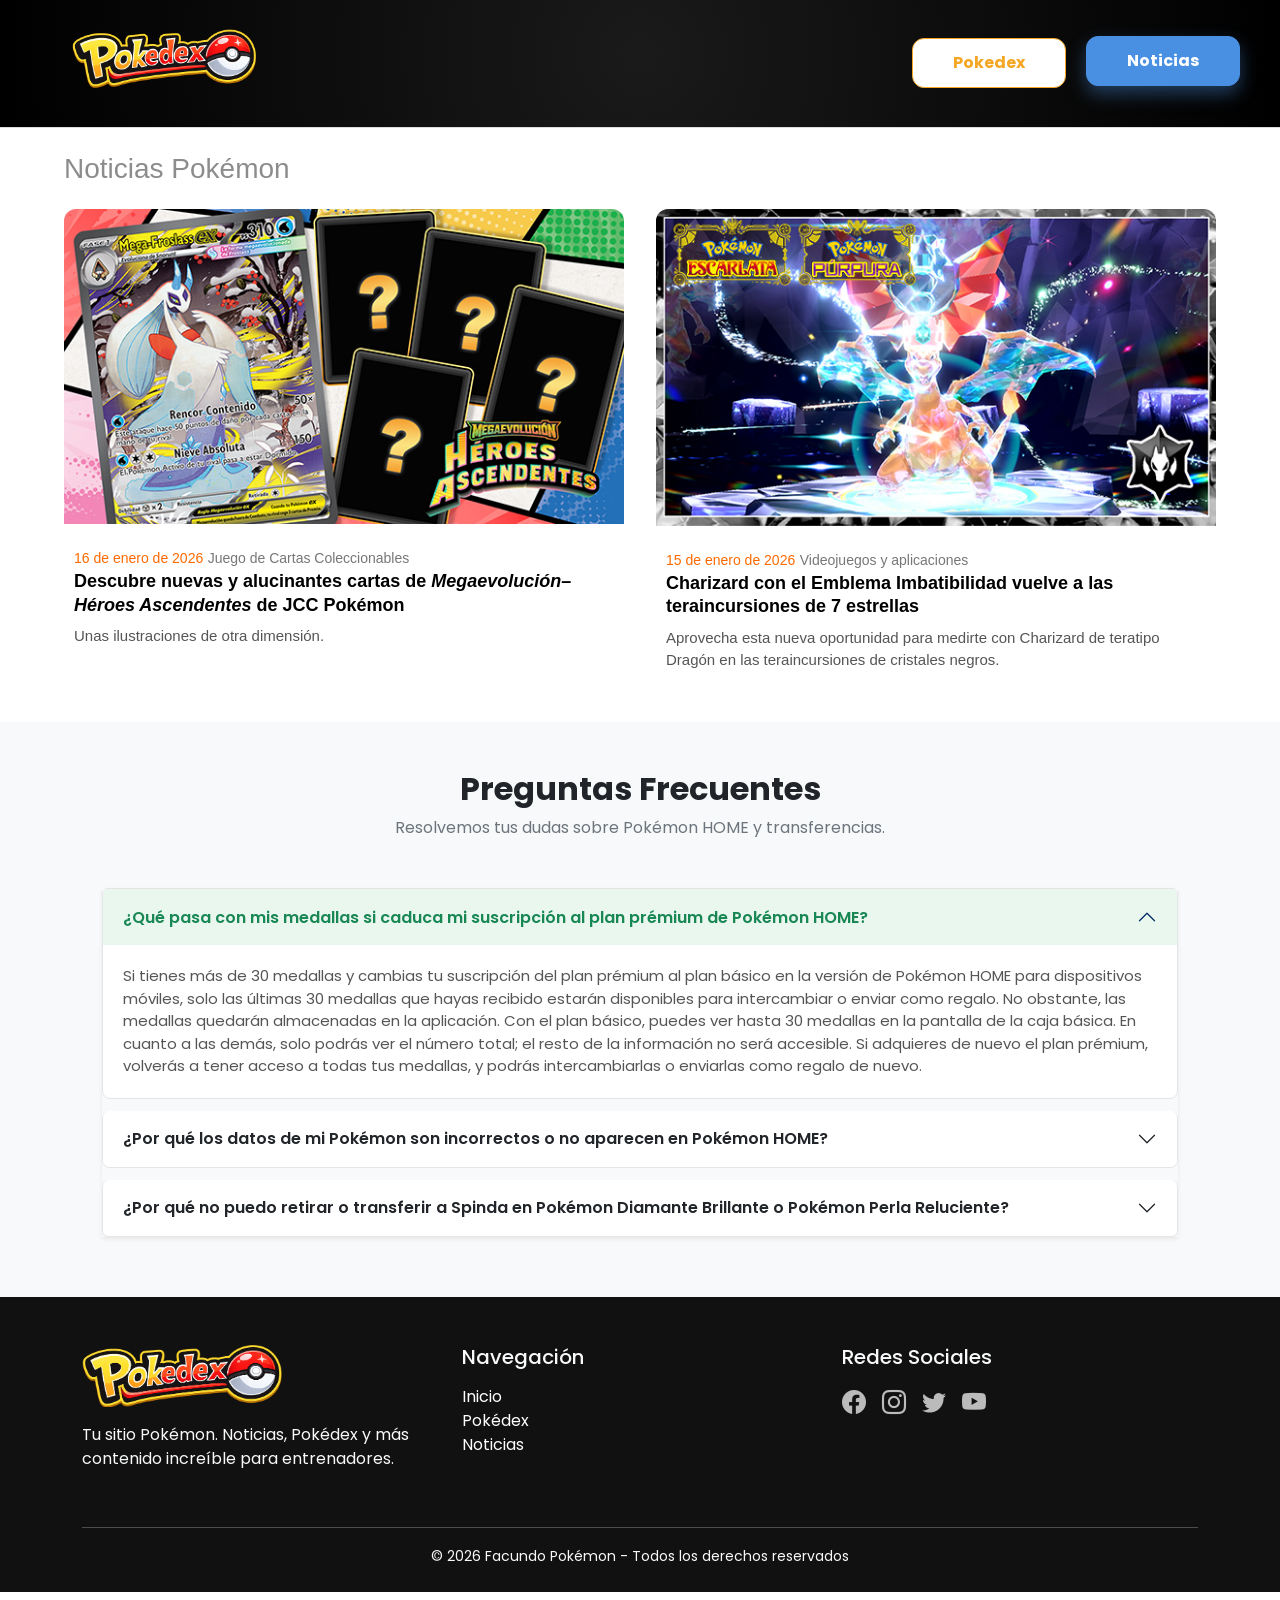
==== pages/noticias.html @ 428e68fc "Primer subida de proyecto" ====
<!DOCTYPE html>
<html lang="en">

<head>
  <meta charset="UTF-8">
  <meta name="viewport" content="width=device-width, initial-scale=1.0">
  <link href="https://fonts.googleapis.com/css2?family=Poppins:wght@400;500;600;700&display=swap" rel="stylesheet">
  <link href="https://cdn.jsdelivr.net/npm/bootstrap@5.3.8/dist/css/bootstrap.min.css" rel="stylesheet"
    integrity="sha384-sRIl4kxILFvY47J16cr9ZwB07vP4J8+LH7qKQnuqkuIAvNWLzeN8tE5YBujZqJLB" crossorigin="anonymous">
  <link rel="stylesheet" href="https://cdn.jsdelivr.net/npm/bootstrap-icons@1.11.3/font/bootstrap-icons.css">
  <link rel="stylesheet" href="../css/style.css">
  <title>Noticias</title>
</head>

<body>
  <header class="header-2">
    <div class="header-container-2">
      <a href="../index.html">
        <div class="logo-2">
          <img class="logo-img-2" src="../img/logo.png" alt="Logo">
        </div>
      </a>
      <nav class="nav-2">
        <a href="../pages/pokedex.html" class="nav-item-2 yellow-2 ">Pokedex</a>
        <a href="../pages/noticias.html" class="nav-item-2 blue-2 active">Noticias</a>
      </nav>

    </div>
  </header>

  <section class="noticias">
    <h2 class="titulo-noticias">Noticias Pokémon</h2>

    <div class="grid-noticias">

      <article class="card-noticias">
        <img src="../img/noticia1.png" alt="PrimeraNoticia" class="imagen-noticias" />
        <div class="textos-noticias">
          <span class="fecha-noticias">16 de enero de 2026</span>
          <span class="categoria-noticias">Juego de Cartas Coleccionables</span>

          <h3 class="titulo-card-noticias">
            Descubre nuevas y alucinantes cartas de <em>Megaevolución–Héroes Ascendentes</em> de JCC Pokémon
          </h3>

          <p class="descripcion-noticias">
            Unas ilustraciones de otra dimensión.
          </p>
        </div>
      </article>

      <article class="card-noticias">

        <img src="../img/noticia2.png" alt="SegundaNoticia" class="imagen-noticias" />
        <div class="textos-noticias">
          <span class="fecha-noticias">15 de enero de 2026</span>
          <span class="categoria-noticias">Videojuegos y aplicaciones</span>

          <h3 class="titulo-card-noticias">
            Charizard con el Emblema Imbatibilidad vuelve a las teraincursiones de 7 estrellas
          </h3>

          <p class="descripcion-noticias">
            Aprovecha esta nueva oportunidad para medirte con Charizard de teratipo Dragón en las teraincursiones de
            cristales negros.
          </p>
        </div>
      </article>
    </div>
  </section>

  <section class="PreguntasFreceuntes py-5">
    <div class="container faq-container">

      <div class="text-center mb-5">
        <h2 class="faq-title">Preguntas Frecuentes</h2>
        <p class="faq-subtitle">Resolvemos tus dudas sobre Pokémon HOME y transferencias.</p>
      </div>

      <div class="accordion shadow-sm" id="accordionExample">

        <!-- pregunta 1-->
        <div class="accordion-item">
          <h2 class="accordion-header">
            <button class="accordion-button" type="button" data-bs-toggle="collapse" data-bs-target="#collapseOne"
              aria-expanded="true">
              ¿Qué pasa con mis medallas si caduca mi suscripción al plan prémium de Pokémon HOME?
            </button>
          </h2>
          <div id="collapseOne" class="accordion-collapse collapse show" data-bs-parent="#accordionExample">
            <div class="accordion-body">
              Si tienes más de 30 medallas y cambias tu suscripción del plan prémium al plan básico en la versión de
              Pokémon HOME para dispositivos móviles, solo las últimas 30 medallas que hayas recibido estarán
              disponibles para intercambiar o enviar como regalo. No obstante, las medallas quedarán almacenadas en la
              aplicación.

              Con el plan básico, puedes ver hasta 30 medallas en la pantalla de la caja básica. En cuanto a las demás,
              solo podrás ver el número total; el resto de la información no será accesible. Si adquieres de nuevo el
              plan prémium, volverás a tener acceso a todas tus medallas, y podrás intercambiarlas o enviarlas como
              regalo de nuevo.
            </div>
          </div>
        </div>

        <!-- pregunta 2 -->
        <div class="accordion-item">
          <h2 class="accordion-header">
            <button class="accordion-button collapsed" type="button" data-bs-toggle="collapse"
              data-bs-target="#collapseTwo">
              ¿Por qué los datos de mi Pokémon son incorrectos o no aparecen en Pokémon HOME?
            </button>
          </h2>
          <div id="collapseTwo" class="accordion-collapse collapse" data-bs-parent="#accordionExample">
            <div class="accordion-body">
              Puede que, en alguna ocasión, cuando revises los datos de un Pokémon en Pokémon HOME, el tipo de Poké Ball sea distinto del que usaste para atraparlo en su momento. También puede que la función Juez no funcione como cabría esperar o que ciertos datos sobre tu Pokémon, como sus características, movimientos o habilidades, sean diferentes, no se muestren correctamente o no aparezcan. A continuación, encontrarás más detalles al respecto.
            </div>
          </div>
        </div>

        <!-- pregunta 3 -->
        <div class="accordion-item">
          <h2 class="accordion-header">
            <button class="accordion-button collapsed" type="button" data-bs-toggle="collapse"
              data-bs-target="#collapseThree">
              ¿Por qué no puedo retirar o transferir a Spinda en Pokémon Diamante Brillante o Pokémon Perla Reluciente?
            </button>
          </h2>
          <div id="collapseThree" class="accordion-collapse collapse" data-bs-parent="#accordionExample">
            <div class="accordion-body">
              Por desgracia, no es posible transferir a Pokémon HOME un Spinda capturado en Pokémon Diamante Brillante o Pokémon Perla Reluciente. Tampoco puedes transferir un Spinda de Pokémon HOME a Pokémon Diamante Brillante o Pokémon Perla Reluciente si originalmente este se transfirió desde el Banco de Pokémon.
            </div>
          </div>
        </div>

      </div>
    </div>
  </section>


  <footer class="footer-custom text-light pt-5 pb-4">
    <div class="container">
      <div class="row">

        <!-- Logo + Info -->
        <div class="col-md-4 mb-4">
          <img src="../img/logo-footer.png" alt="LogoFooter" width="200" class="mb-3">
          <p>
            Tu sitio Pokémon. Noticias, Pokédex y más contenido increíble
            para entrenadores.
          </p>
        </div>

        <!-- Navegación -->
        <div class="col-md-4 mb-4">
          <h5 class="mb-3">Navegación</h5>
          <ul class="list-unstyled">
            <li><a href="../index.html" class="footer-link">Inicio</a></li>
            <li><a href="../pages/pokedex.html" class="footer-link">Pokédex</a></li>
            <li><a href="../pages/noticias.html" class="footer-link">Noticias</a></li>
          </ul>
        </div>

        <!-- Redes Sociales -->
        <div class="col-md-4 mb-4">
          <h5 class="mb-3">Redes Sociales</h5>
          <div class="d-flex gap-3">
            <a href="https://www.facebook.com/PokemonOficialES" class="social-icon"><i class="bi bi-facebook"></i></a>
            <a href="https://www.instagram.com/PokemonESP" class="social-icon"><i class="bi bi-instagram"></i></a>
            <a href="https://x.com/Pokemon_ES_ESP" class="social-icon"><i class="bi bi-twitter"></i></a>
            <a href="https://www.youtube.com/user/PokemonOficialES" class="social-icon"><i
                class="bi bi-youtube"></i></a>
          </div>
        </div>

      </div>

      <hr class="border-light">

      <div class="text-center">
        <small>© 2026 Facundo Pokémon - Todos los derechos reservados</small>
      </div>

    </div>
  </footer>


</body>

<script src="https://cdn.jsdelivr.net/npm/bootstrap@5.3.8/dist/js/bootstrap.bundle.min.js"
  integrity="sha384-FKyoEForCGlyvwx9Hj09JcYn3nv7wiPVlz7YYwJrWVcXK/BmnVDxM+D2scQbITxI" crossorigin="anonymous"></script>

</html>
---- css/style.css ----
* {
  margin: 0;
  padding: 0;
  box-sizing: border-box;
}

body {
  font-family: 'Poppins', sans-serif;
  overflow-x: hidden;
}




/* Header 1 */
.header {
  background: radial-gradient(circle at center, #1a1a1a, #000);
  height: 190px;
  padding: 20px 0;
  display: flex;
  flex-wrap: wrap;
  align-items: center;
  justify-content: center;
  gap: 30px;
  align-content: center;

}


.nav-item {
  display: flex;
  align-items: center;
  gap: 10px;
  padding: 10px 22px;
  border-radius: 12px;
  font-weight: bold;
  cursor: pointer;
  transition: all 0.25s ease;
  background: white;
  box-shadow: 0 4px 12px rgba(0, 0, 0, 0.1);
}

.nav-item img {
  width: 25px;
  height: 25px;
}

.pokedex-btn {
  border: 2px solid #f5a623;
  color: #f5a623;
}

.pokedex-btn:hover {
  background: #f5a623;
  color: white;
  transform: translateY(-2px);
  box-shadow: 0 8px 18px rgba(245, 166, 35, 0.4);
}

.noticias-btn {
  border: 2px solid #4a90e2;
  color: #4a90e2;
}

.noticias-btn:hover {
  background: #4a90e2;
  color: white;
  transform: translateY(-2px);
  box-shadow: 0 8px 18px rgba(74, 144, 226, 0.4);
}


.links-heder {
  text-decoration: none;
}

.logo {
  max-width: 100%;
  width: 330px;
  height: auto;
  display: flex;
  align-items: center;
  justify-content: center;
}

/* fin de Header 1 */
/* Header 2 */
.header-2 {
  background: radial-gradient(circle at center, #1a1a1a, #000);
  border-bottom: 1px solid #ddd;
}

.header-container-2 {
  max-width: 1200px;
  margin: auto;
  display: flex;
  align-items: center;
  margin-bottom: -20px;
  margin-top: -20px;
}

.logo-2 {
  display: flex;
  align-items: center;
  gap: 10px;
  font-weight: bold;
}

.logo-img-2 {
  width: 250px;
}

.nav-2 {
  display: flex;
  gap: 20px;
  margin-left: auto;
}

.nav-item-2 {
  position: relative;
  padding: 12px 40px;
  text-decoration: none;
  color: #2c3e50;
  background: #fff;
  border: 1px solid #ddd;
  border-radius: 12px;
  transition: all 0.3s ease;
  overflow: hidden;
  font-weight: bold;
}

.nav-item-2::before {
  content: "";
  position: absolute;
  left: 0;
  top: 0;
  width: 4px;
  height: 100%;
  transform: scaleY(0);
  transform-origin: top;
  transition: transform 0.3s ease;
}

.blue-2 {
  color: #4a90e2;
  border-color: #4a90e2
}

.blue-2:hover {
  background: #4a90e2;
  color: white;
  transform: translateY(-2px);
  box-shadow: 0 8px 18px rgba(74, 144, 226, 0.4);
}

.blue-2.active {
  background: #4a90e2;
  color: white;
  transform: translateY(-2px);
  box-shadow: 0 8px 18px rgba(74, 144, 226, 0.4);
}

.yellow-2 {
  color: #f5a623;
  border-color: #f5a623;
}

.yellow-2:hover {
  background: #f5a623;
  color: white;
  transform: translateY(-2px);
  box-shadow: 0 8px 18px rgba(245, 166, 35, 0.4);
}

.yellow-2.active {
  background: #f5a623;
  color: white;
  transform: translateY(-2px);
  box-shadow: 0 8px 18px rgba(245, 166, 35, 0.4);
}


/* Fin de Heder 2 */


/* Imagenes Carousel index*/

.carosuel-img {
  width: 100%;
  height: 100vh;
  object-fit: contain;
  background: black;
}


.inicio-full {
  position: relative;
  width: 100%;
  height: 80vh;
  overflow: hidden;
}


/* Fin de imagenes Carousel index */


/* seccion con parrafo y imagen index */
.info-section {
  max-width: 1366px;
  margin: 40px auto;
  display: flex;
  flex-wrap: wrap;
  gap: 40px;
  padding: 30px;
  background: #ffffff;
}

.info-text {
  flex: 1;
}

.info-text p {
  font-size: 18px;
  line-height: 1.6;
  color: #4f5d6b;
  margin-bottom: 14px;
}

.info-text .highlight {
  font-weight: bold;
  color: #2f3b46;
}

.info-image {
  flex: 0 0 auto;
  width: 100%;
  max-width: 450px;
  height: 350px;
  border-radius: 8px;
  overflow: hidden;
  background: #e3e8ee;
}

.info-image img {
  width: 100%;
  height: 100%;
  object-fit: cover;
}

/* fin de texto con imagen index */


/* 5 cards index */
.card {
  width: 260px;
  height: 390px;
  margin: 0 10px;
  background: #e0e0e0;
  border-radius: 16px;
  text-align: center;
  padding: 16px;
  padding-top: 40px;
  text-decoration: none;
  color: #2f3b46;
  position: relative;
  cursor: pointer;
  flex-shrink: 0;
  box-shadow: 0 8px 20px rgba(0, 0, 0, 0.15);
  opacity: 0.35;
  transition: all 0.35s ease;
}


.card img {
  height: 120px;
  object-fit: contain;
  transition: transform 0.3s ease;
}

.card .number {
  font-size: 12px;
  opacity: 0.6;
}

.card h3 {
  margin: 6px 0;
}

.type {
  font-size: 12px;
  font-weight: bold;
  padding: 4px 10px;
  border-radius: 12px;
  display: inline-block;
}

.centradodecontenido {
  display: flex;
  justify-content: center;
  align-items: center;
}

.featured {
  margin-bottom: 160px;
}

.badge {
  background: #111;
  font-size: 22px;
  color: #fff;
  padding: 12px 20px;
  border-radius: 10px;
  margin: 0 auto 60px auto;
}

.pokemon-row {
  display: flex;
  justify-content: center;
  flex-wrap: wrap;
  gap: 30px;
}

.info {
  position: absolute;
  bottom: -30px;
  left: 50%;
  transform: translateX(-50%);
  width: 100%;
  background: #000;
  color: #fff;
  padding: 26px 14px;
  border-radius: 16px;
  opacity: 0;
  transition: all 0.35s ease;
}

.pokemon-row:hover .card {
  opacity: 0.15;
}

.card:hover {
  background: linear-gradient(#111, #000);
  opacity: 1 !important;
  transform: scale(1.15);
  z-index: 2;
}

.card:hover img {
  transform: scale(1.1);
}

.card:hover .name {
  opacity: 1;
}

.card:hover .info {
  opacity: 1;
  bottom: -10px;
}

.types {
  margin: 16px 0;
}

.type {
  padding: 6px 16px;
  border-radius: 20px;
  font-size: 13px;
  margin: 0 4px;
  font-weight: bold;
}

.card.active {
  box-shadow: 0 12px 30px rgba(0, 0, 0, 0.35);
  background: linear-gradient(#111, #000);
  opacity: 1;
  transform: scale(1.15);
  z-index: 2;
}

.card.active .name,
.card.active .info {
  opacity: 1;
}

.pokemon-row:hover .card {
  opacity: 0.15;
}

.pokemon-row:not(:hover) .card.active {
  opacity: 1;
}

/* fin de 5 cards index */

/* Carteles valores index */

.valores {
  padding: 20px 20px;
}

.valores-container {
  display: flex;
  max-width: 1366px;
  margin: auto;
  background: white;
}

/* Imagen */
.valores-img {
  flex: 2;
}

.valores-img img {
  width: 100%;
  height: 100%;
  object-fit: cover;
}

/* Contenido derecha */
.valores-content {
  flex: 1;
  display: flex;
  flex-direction: column;
}

/* Titulos */
.valores-header {
  text-align: center;
  padding: 40px 30px;
}

.bg-rojo-heder {
  background-color: #ff5757;
}

.bg-amarillo-heder {
  background-color: #f5a623;
}

.bg-azul-heder {
  background-color: #4a90e2;
}


.valores-header h2 {
  color: white;
  font-size: 32px;
  font-weight: bold;
}

/* Contexto de Valores */
.valores-texto {
  padding: 40px 30px;
  flex: 1;
  display: flex;
  flex-direction: column;
  justify-content: space-between;
}

.bg-rojo-texto {
  background: #e7c5c5;
}

.bg-amarillo-texto {
  background: #fdcc7d;
}

.bg-azul-texto {
  background: #92c3fa;
}

.textizquierdo {
  text-align: right;
}

.valores-texto p {
  color: #444;
  font-size: 16px;
  line-height: 1.6;
  margin-bottom: 40px;
}

/* Botónes de Valores */
.btn-info {
  text-align: center;
  padding: 14px 30px;
  text-decoration: none;
  border-radius: 4px;
  transition: 0.3s ease;
}

.bg-amarillo {
  border: 2px solid #f5a623;
  color: #f5a623;
  background-color: white;
}

.bg-rojo {
  border: 2px solid red;
  color: red;
  background-color: white;
}

.bg-azul {
  border: 2px solid #4a90e2;
  color: #4a90e2;
  background-color: white;
}

.bg-amarillo:hover {
  background: #f5a623;
  color: white;
  transform: translateY(-2px);
  box-shadow: 0 8px 18px rgba(245, 166, 35, 0.4);
}

.bg-rojo:hover {
  background: red;
  color: white;
  transform: translateY(-2px);
  box-shadow: 0 8px 18px rgba(245, 166, 35, 0.4);
}

.bg-azul:hover {
  background: #4a90e2;
  color: white;
  transform: translateY(-2px);
  box-shadow: 0 8px 18px rgba(245, 166, 35, 0.4);
}

/* Fin de valores index */

/* .................................................................................................. */

/* card de los pokemones (pagina: pokedex)*/

.pokedex-grid {
  display: grid;
  grid-template-columns: repeat(auto-fill, minmax(220px, 1fr));
  gap: 24px;
  max-width: 1100px;
  margin: 40px auto;
  padding: 0 20px;
}

.pokedex-card {
  position: relative;
  display: flex;
  flex-direction: column;
  align-items: center;
  background: #f5f5f5;
  border-radius: 12px;
  padding: 16px;
  text-align: center;
  cursor: pointer;
  transition: transform 0.25s ease, box-shadow 0.25s ease;
}

.pokedex-card:hover {
  transform: translateY(-6px);
  box-shadow: 0 10px 20px rgba(0, 0, 0, 0.15);
}

.pokedex-card img {
  display: block;
  margin: 0 auto 12px;
  max-width: 160px;
}

.pokedex-number {
  position: absolute;
  top: 14px;
  right: 16px;

  font-size: 12px;
  font-weight: 700;
  color: #9a9a9a;
}

.pokedex-name {
  font-size: 20px;
  margin: 6px 0 10px;
  color: #222;
}

.types-pokedex {
  display: flex;
  justify-content: center;
  gap: 8px;
}

.type-pokedex {
  font-size: 12px;
  padding: 4px 10px;
  border-radius: 12px;
  color: white;
  text-transform: capitalize;
}

/* fin de cards (pagina: pokedex) */

/* Buscador (pagina: podedex) */

.pokedex-navbar{
  padding: 10px;
}

.pokedex-navbar h2 {
  font-weight: 600;
}

.pokedex-navbar .form-control {
  border-radius: 8px 0 0 8px;
}

.pokedex-navbar .btn {
  border-radius: 0 8px 8px 0;
  font-size: 18px;
}

.pokedex-navbar .btn:hover {
  transform: translateY(-2px);
}

.info-box {
  border-radius: 8px;
}


.custom-container {
  max-width: 1090px;
}

/* Fin de Buscador (pagina: podedex) */

/* .................................................................................................. */

/* Seccion Noticias (pagina: Noticias) */

.noticias {
  max-width: 1200px;
  margin: 0 auto;
  padding: 24px;
  font-family: Arial, Helvetica, sans-serif;
}

.titulo-noticias {
  font-size: 28px;
  font-weight: 500;
  color: #8c8c8c;
  margin-bottom: 24px;
}

.grid-noticias {
  display: grid;
  grid-template-columns: repeat(2, 1fr);
  gap: 32px;
}

.card-noticias {
  display: flex;
  flex-direction: column;
  cursor: pointer;
  transition: transform 0.35s ease, box-shadow 0.35s ease;
  border-radius: 12px;
}

.card-noticias:hover {
  transform: translateY(-6px);
  box-shadow: 0 14px 35px rgba(0, 0, 0, 0.15);
}

.textos-noticias {
  padding: 10px;
}

.imagen-noticias {
  width: 100%;
  border-top-left-radius: 12px;
  border-top-right-radius: 12px;
  margin-bottom: 12px;
}

.fecha-noticias {
  font-size: 14px;
  color: #ff6a00;
  margin-bottom: 4px;
}

.categoria-noticias {
  font-size: 14px;
  color: #777;
  margin-bottom: 8px;
}

.titulo-card-noticias {
  font-size: 18px;
  font-weight: 600;
  color: #000;
  margin-bottom: 8px;
  line-height: 1.3;
}

.titulo-card-noticias em {
  font-style: italic;
}

.descripcion-noticias {
  font-size: 15px;
  color: #555;
  line-height: 1.5;
}

/* Contenedor más pequeño */
.faq-container {
  max-width: 1100px;
}

/* Fondo suave */
.PreguntasFreceuntes {
  background: #f8f9fa;
}

/* Título */
.faq-title {
  font-size: 32px;
  font-weight: 700;
}

.faq-subtitle {
  color: #6c757d;
}

/* Accordion más limpio */
.accordion-item {
  border-radius: 8px;
  overflow: hidden;
  margin-bottom: 12px;
  border: 1px solid #e5e5e5;
}

.accordion-button {
  font-weight: 600;
  padding: 18px 20px;
}

.accordion-body {
  padding: 20px;
  font-size: 15px;
  color: #555;
}

/* Efecto más moderno al abrir */
.accordion-button:not(.collapsed) {
  background-color: #e9f7ef;
  color: #198754;
  box-shadow: none;
}


/* fin de Seccion Noticias (pagina: Noticias) */

/* .................................................................................................. */

/* Footer */

.footer-custom {
  background-color: #111;
}

.footer-link {
  color: #ffffff;
  text-decoration: none;
  transition: 0.3s;
}

.footer-link:hover {
  color: #f5a623;
  padding-left: 5px;
}

.social-icon {
  font-size: 1.5rem;
  color: #bbb;
  transition: 0.3s;
}

.social-icon:hover {
  color: #f5a623;
  transform: scale(1.2);
}

/* Colores General */

.bicho {
  background: #a8b820;
}

.roca {
  background: #b8a038;
}

.lucha {
  background: #c03028;
}

.veneno {
  background: #a040a0;
}

.planta {
  background: #78c850;
}

.fuego {
  background: #f08030;
}

.agua {
  background: #6890f0;
}

.volador {
  background: linear-gradient(180deg, #3dc7ef 50%, #bdb9b8 50%);
}

/* .................................................................................................. */

/* Responsible Page Pokedex.html */

/* Tablets */

@media  (max-width: 1023px) and (min-width: 480px) {

  .header-container-2 {
    height: 115px;
    gap: 20px;
    margin-top: 0;
    margin-bottom: 0;
    padding: 15px 0;
    text-align: center;
  }

  .logo-img-2 {
    width: 200px;
  }

  .nav-2 {
    gap: 5px;
  }

  .nav-item-2 {
    padding: 10px 30px;
    margin-right: 10px;
  }

  .yellow-2.active {
    margin-top: 2px;
}

  .pokedex-grid {
    grid-template-columns: repeat(2, 1fr);
    gap: 20px;
  }

  .pokedex-card img {
    max-width: 130px;
  }

  .pokedex-name {
    font-size: 18px;
  }

  .footer-custom {
    text-align: center;
  }

  .social-icon {
    font-size: 20px;
  }

  .footer-custom .d-flex {
    justify-content: center;
  }

}

/* Moviles */

@media (max-width: 480px) {

  .nav-2 {
    gap: 5px;
}

  .logo-img-2 {
    width: 140px;
  }

  .nav-item-2 {
    font-size: 12px;
    padding: 10px 30px;
    margin-right: 10px;
  }

  .yellow-2.active {
    margin-top: 2px;
}

  .pokedex-grid {
    grid-template-columns: 1fr;
    gap: 12px;
    margin: 15px auto;
  }

  .pokedex-card {
    padding: 14px;
  }

  .pokedex-card img {
    max-width: 110px;
  }

  .pokedex-name {
    font-size: 16px;
  }

  .pokedex-number {
    font-size: 11px;
    top: 10px;
    right: 12px;
  }

  .type-pokedex {
    font-size: 11px;
    padding: 4px 8px;
  }

  /* Footer */

   .footer-custom {
    text-align: center;
  }

  .social-icon {
    font-size: 20px;
  }

  .footer-custom .d-flex {
    justify-content: center;
  }

/* Buscador */

 .pokedex-navbar {
    padding: 25px 15px;
  }

  .pokedex-navbar h2 {
    text-align: center;
    font-size: 20px;
  }

  .pokedex-navbar .row {
    flex-direction: column-reverse;
  }

  .info-box {
    font-size: 14px;
    text-align: center;
  }

  .pokedex-navbar form {
    justify-content: center;
  }

  .pokedex-navbar .form-control {
    font-size: 14px;
  }

  .pokedex-navbar .btn {
    padding: 6px 14px;
  }

  .small{
    text-align: center;
  }


}
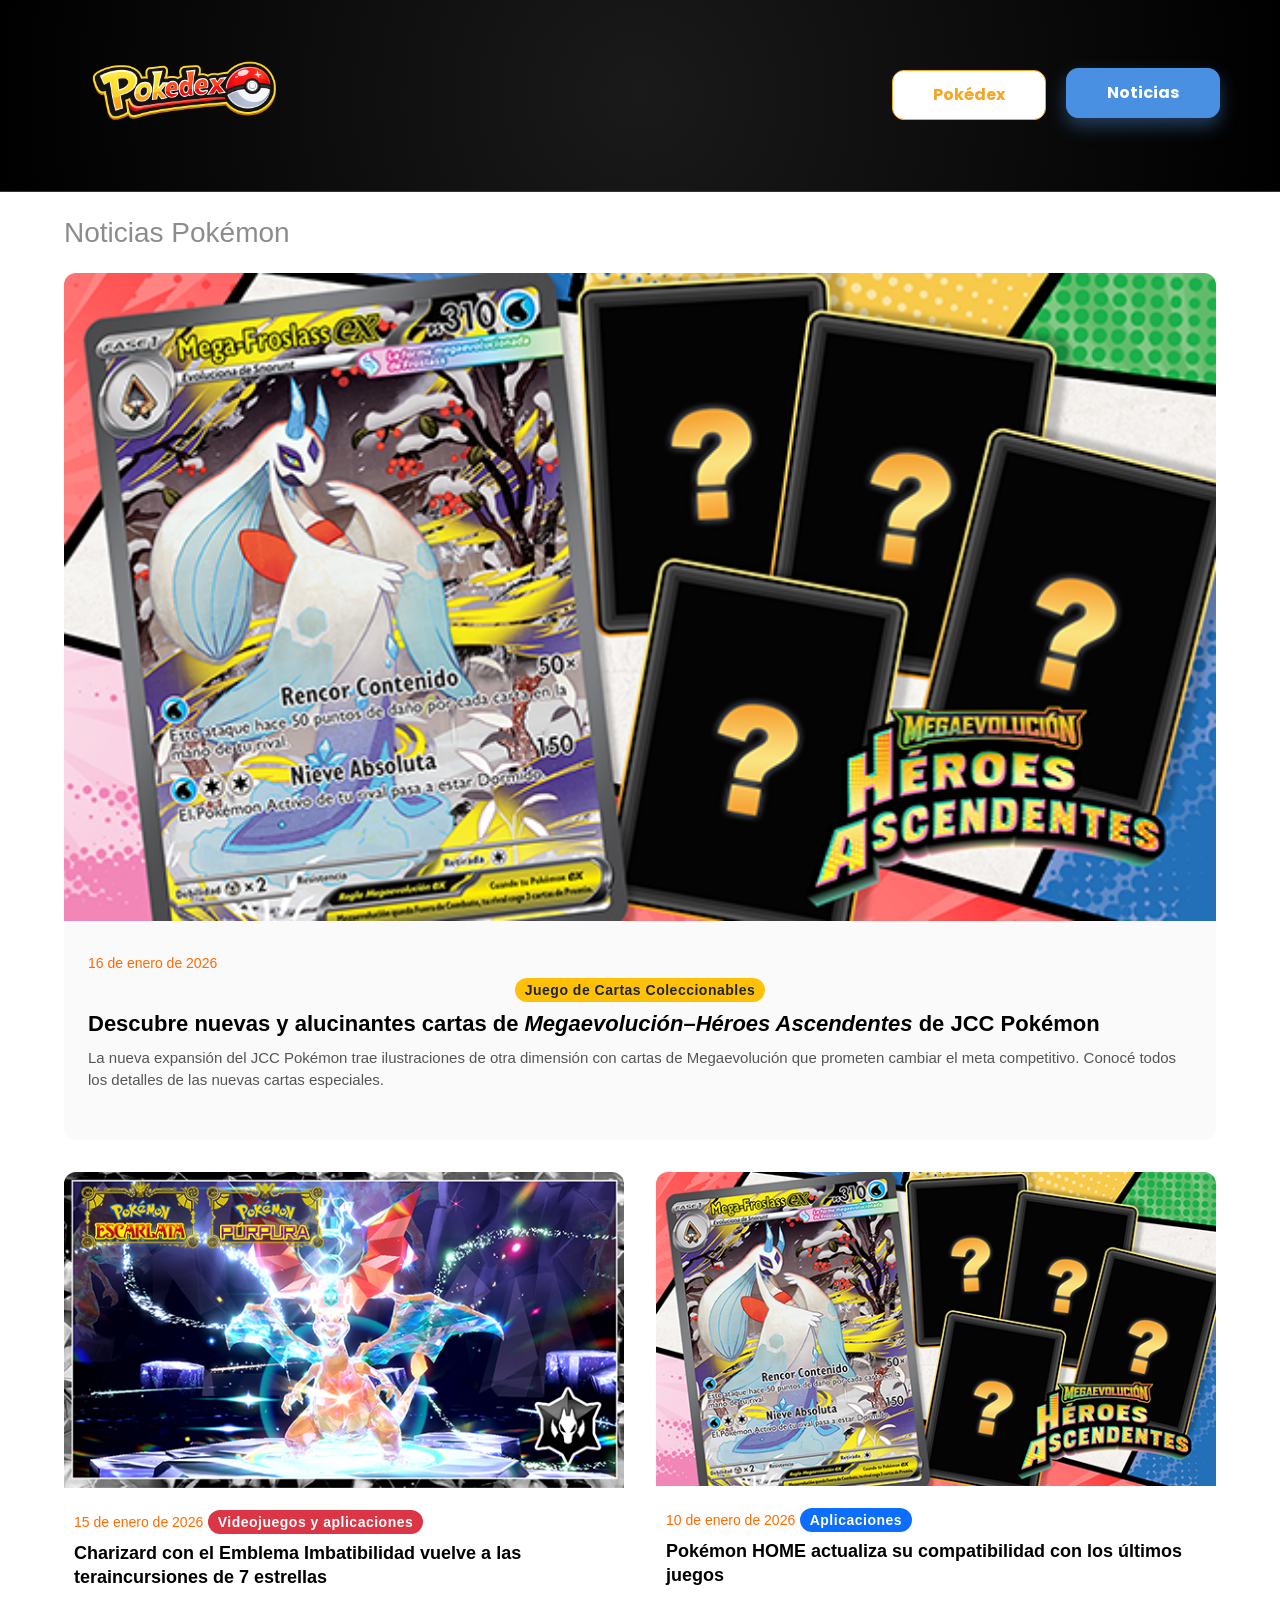
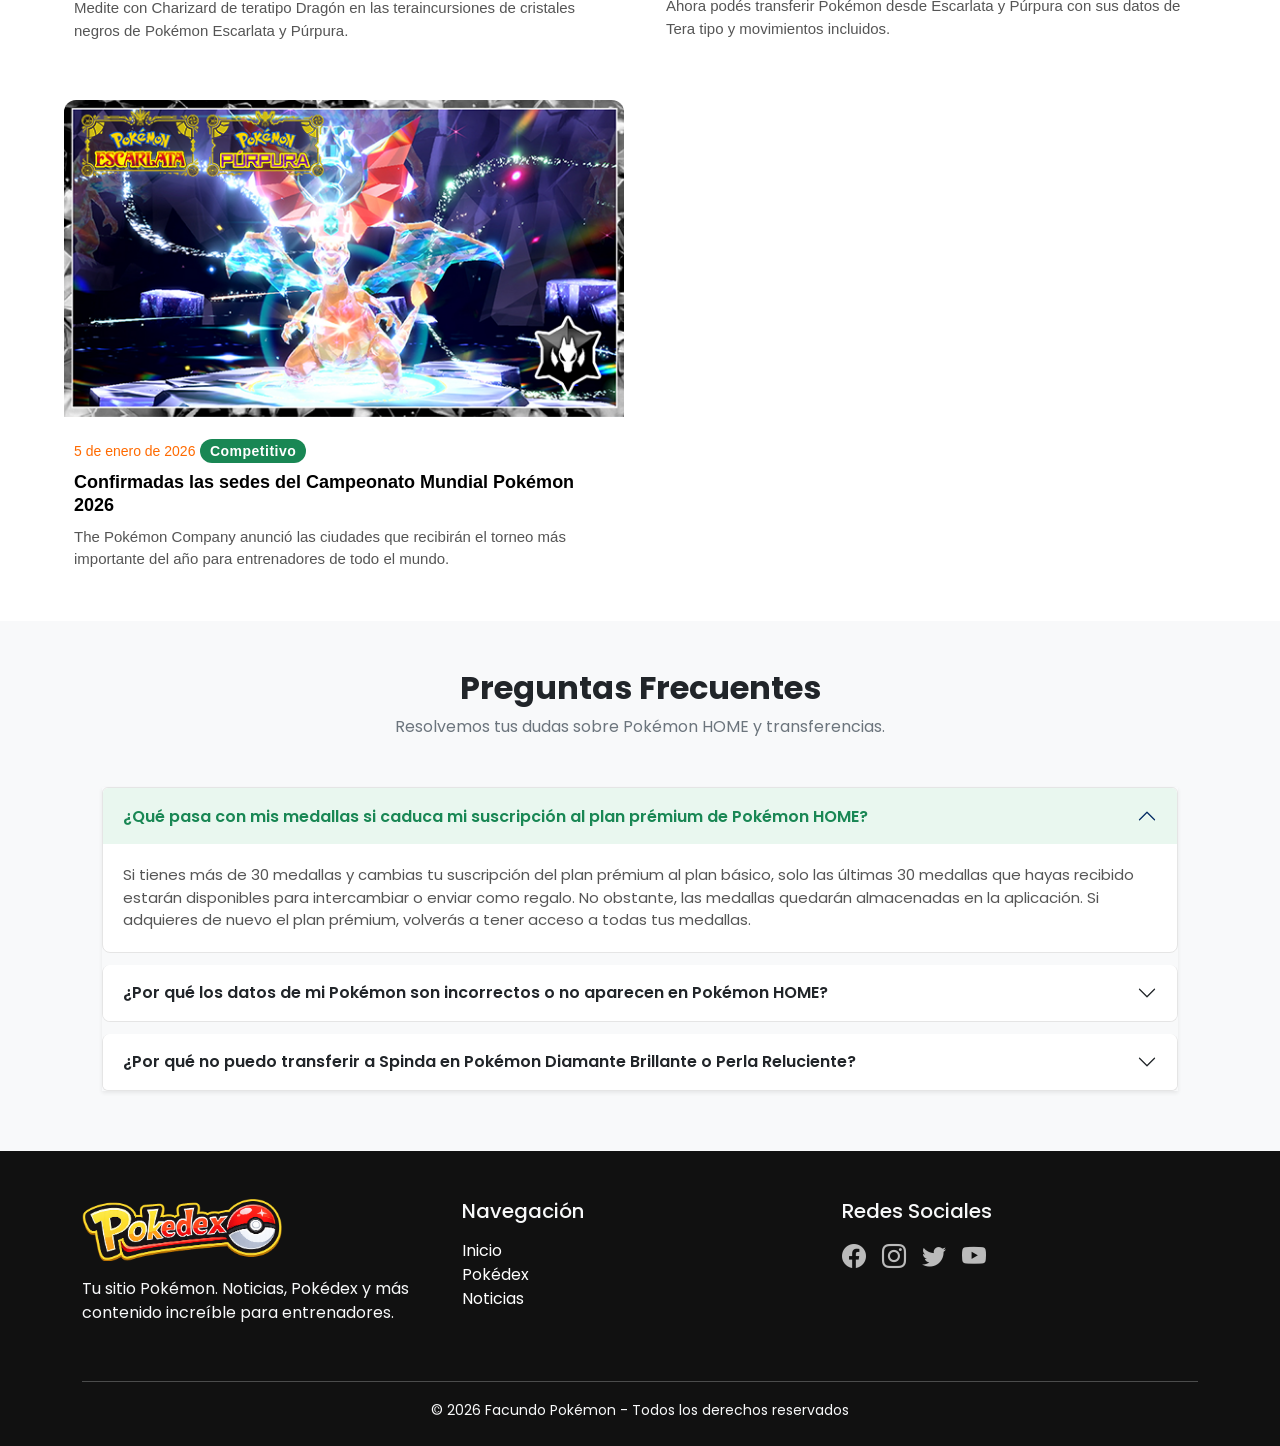
==== commit a7d08355: "Entrega Tres" ====
--- a/pages/noticias.html
+++ b/pages/noticias.html
@@ -1,5 +1,5 @@
 <!DOCTYPE html>
-<html lang="en">
+<html lang="es">
 
 <head>
   <meta charset="UTF-8">
@@ -9,66 +9,95 @@
     integrity="sha384-sRIl4kxILFvY47J16cr9ZwB07vP4J8+LH7qKQnuqkuIAvNWLzeN8tE5YBujZqJLB" crossorigin="anonymous">
   <link rel="stylesheet" href="https://cdn.jsdelivr.net/npm/bootstrap-icons@1.11.3/font/bootstrap-icons.css">
   <link rel="stylesheet" href="../css/style.css">
-  <title>Noticias</title>
+  <title>Noticias — Pokémon</title>
 </head>
 
 <body>
+
+  <!-- HEADER -->
   <header class="header-2">
     <div class="header-container-2">
       <a href="../index.html">
-        <div class="logo-2">
-          <img class="logo-img-2" src="../img/logo.png" alt="Logo">
-        </div>
+        <img class="logo-img-2" src="../img/logo.png" alt="Logo Pokémon, volver al inicio">
       </a>
       <nav class="nav-2">
-        <a href="../pages/pokedex.html" class="nav-item-2 yellow-2 ">Pokedex</a>
+        <a href="../pages/pokedex.html" class="nav-item-2 yellow-2">Pokédex</a>
         <a href="../pages/noticias.html" class="nav-item-2 blue-2 active">Noticias</a>
       </nav>
-
     </div>
   </header>
 
+  <!-- NOTICIAS -->
   <section class="noticias">
-    <h2 class="titulo-noticias">Noticias Pokémon</h2>
+    <h1 class="titulo-noticias">Noticias Pokémon</h1>
 
     <div class="grid-noticias">
 
+      <!-- Noticia destacada — ocupa fila completa -->
+      <article class="card-noticias card-noticias--destacada">
+        <img src="../img/noticia1.png" alt="Nuevas cartas de Megaevolución Héroes Ascendentes del JCC Pokémon" class="imagen-noticias">
+        <div class="textos-noticias">
+          <span class="fecha-noticias">16 de enero de 2026</span>
+          <span class="badge badge-categoria bg-warning text-dark">Juego de Cartas Coleccionables</span>
+          <h2 class="titulo-card-noticias">
+            Descubre nuevas y alucinantes cartas de <em>Megaevolución–Héroes Ascendentes</em> de JCC Pokémon
+          </h2>
+          <p class="descripcion-noticias">
+            La nueva expansión del JCC Pokémon trae ilustraciones de otra dimensión con cartas de Megaevolución
+            que prometen cambiar el meta competitivo. Conocé todos los detalles de las nuevas cartas especiales.
+          </p>
+        </div>
+      </article>
+
+      <!-- Noticia 2 -->
       <article class="card-noticias">
-        <img src="../img/noticia1.png" alt="PrimeraNoticia" class="imagen-noticias" />
-        <div class="textos-noticias">
-          <span class="fecha-noticias">16 de enero de 2026</span>
-          <span class="categoria-noticias">Juego de Cartas Coleccionables</span>
-
-          <h3 class="titulo-card-noticias">
-            Descubre nuevas y alucinantes cartas de <em>Megaevolución–Héroes Ascendentes</em> de JCC Pokémon
-          </h3>
-
-          <p class="descripcion-noticias">
-            Unas ilustraciones de otra dimensión.
-          </p>
-        </div>
-      </article>
-
+        <img src="../img/noticia2.png" alt="Charizard con Emblema Imbatibilidad en teraincursión de 7 estrellas" class="imagen-noticias">
+        <div class="textos-noticias">
+          <span class="fecha-noticias">15 de enero de 2026</span>
+          <span class="badge badge-categoria bg-danger">Videojuegos y aplicaciones</span>
+          <h2 class="titulo-card-noticias">
+            Charizard con el Emblema Imbatibilidad vuelve a las teraincursiones de 7 estrellas
+          </h2>
+          <p class="descripcion-noticias">
+            Medite con Charizard de teratipo Dragón en las teraincursiones de cristales negros de Pokémon Escarlata y Púrpura.
+          </p>
+        </div>
+      </article>
+
+      <!-- Noticia 3 -->
       <article class="card-noticias">
-
-        <img src="../img/noticia2.png" alt="SegundaNoticia" class="imagen-noticias" />
-        <div class="textos-noticias">
-          <span class="fecha-noticias">15 de enero de 2026</span>
-          <span class="categoria-noticias">Videojuegos y aplicaciones</span>
-
-          <h3 class="titulo-card-noticias">
-            Charizard con el Emblema Imbatibilidad vuelve a las teraincursiones de 7 estrellas
-          </h3>
-
-          <p class="descripcion-noticias">
-            Aprovecha esta nueva oportunidad para medirte con Charizard de teratipo Dragón en las teraincursiones de
-            cristales negros.
-          </p>
-        </div>
-      </article>
+        <img src="../img/noticia1.png" alt="Pokémon HOME actualiza compatibilidad con Escarlata y Púrpura" class="imagen-noticias">
+        <div class="textos-noticias">
+          <span class="fecha-noticias">10 de enero de 2026</span>
+          <span class="badge badge-categoria bg-primary">Aplicaciones</span>
+          <h2 class="titulo-card-noticias">
+            Pokémon HOME actualiza su compatibilidad con los últimos juegos
+          </h2>
+          <p class="descripcion-noticias">
+            Ahora podés transferir Pokémon desde Escarlata y Púrpura con sus datos de Tera tipo y movimientos incluidos.
+          </p>
+        </div>
+      </article>
+
+      <!-- Noticia 4 -->
+      <article class="card-noticias">
+        <img src="../img/noticia2.png" alt="Campeonato Mundial Pokémon 2026, fechas y sedes confirmadas" class="imagen-noticias">
+        <div class="textos-noticias">
+          <span class="fecha-noticias">5 de enero de 2026</span>
+          <span class="badge badge-categoria bg-success">Competitivo</span>
+          <h2 class="titulo-card-noticias">
+            Confirmadas las sedes del Campeonato Mundial Pokémon 2026
+          </h2>
+          <p class="descripcion-noticias">
+            The Pokémon Company anunció las ciudades que recibirán el torneo más importante del año para entrenadores de todo el mundo.
+          </p>
+        </div>
+      </article>
+
     </div>
   </section>
 
+  <!-- FAQ -->
   <section class="PreguntasFreceuntes py-5">
     <div class="container faq-container">
 
@@ -77,57 +106,53 @@
         <p class="faq-subtitle">Resolvemos tus dudas sobre Pokémon HOME y transferencias.</p>
       </div>
 
-      <div class="accordion shadow-sm" id="accordionExample">
-
-        <!-- pregunta 1-->
+      <div class="accordion shadow-sm" id="accordionFaq">
+
         <div class="accordion-item">
-          <h2 class="accordion-header">
-            <button class="accordion-button" type="button" data-bs-toggle="collapse" data-bs-target="#collapseOne"
-              aria-expanded="true">
+          <h3 class="accordion-header">
+            <button class="accordion-button" type="button" data-bs-toggle="collapse"
+              data-bs-target="#collapseOne" aria-expanded="true">
               ¿Qué pasa con mis medallas si caduca mi suscripción al plan prémium de Pokémon HOME?
             </button>
-          </h2>
-          <div id="collapseOne" class="accordion-collapse collapse show" data-bs-parent="#accordionExample">
+          </h3>
+          <div id="collapseOne" class="accordion-collapse collapse show" data-bs-parent="#accordionFaq">
             <div class="accordion-body">
-              Si tienes más de 30 medallas y cambias tu suscripción del plan prémium al plan básico en la versión de
-              Pokémon HOME para dispositivos móviles, solo las últimas 30 medallas que hayas recibido estarán
-              disponibles para intercambiar o enviar como regalo. No obstante, las medallas quedarán almacenadas en la
-              aplicación.
-
-              Con el plan básico, puedes ver hasta 30 medallas en la pantalla de la caja básica. En cuanto a las demás,
-              solo podrás ver el número total; el resto de la información no será accesible. Si adquieres de nuevo el
-              plan prémium, volverás a tener acceso a todas tus medallas, y podrás intercambiarlas o enviarlas como
-              regalo de nuevo.
+              Si tienes más de 30 medallas y cambias tu suscripción del plan prémium al plan básico, solo las últimas 30
+              medallas que hayas recibido estarán disponibles para intercambiar o enviar como regalo. No obstante, las
+              medallas quedarán almacenadas en la aplicación. Si adquieres de nuevo el plan prémium, volverás a tener
+              acceso a todas tus medallas.
             </div>
           </div>
         </div>
 
-        <!-- pregunta 2 -->
         <div class="accordion-item">
-          <h2 class="accordion-header">
+          <h3 class="accordion-header">
             <button class="accordion-button collapsed" type="button" data-bs-toggle="collapse"
               data-bs-target="#collapseTwo">
               ¿Por qué los datos de mi Pokémon son incorrectos o no aparecen en Pokémon HOME?
             </button>
-          </h2>
-          <div id="collapseTwo" class="accordion-collapse collapse" data-bs-parent="#accordionExample">
+          </h3>
+          <div id="collapseTwo" class="accordion-collapse collapse" data-bs-parent="#accordionFaq">
             <div class="accordion-body">
-              Puede que, en alguna ocasión, cuando revises los datos de un Pokémon en Pokémon HOME, el tipo de Poké Ball sea distinto del que usaste para atraparlo en su momento. También puede que la función Juez no funcione como cabría esperar o que ciertos datos sobre tu Pokémon, como sus características, movimientos o habilidades, sean diferentes, no se muestren correctamente o no aparezcan. A continuación, encontrarás más detalles al respecto.
+              Puede que el tipo de Poké Ball sea distinto del que usaste para atraparlo, o que la función Juez no
+              funcione como cabría esperar. También es posible que características, movimientos o habilidades sean
+              diferentes o no se muestren correctamente.
             </div>
           </div>
         </div>
 
-        <!-- pregunta 3 -->
         <div class="accordion-item">
-          <h2 class="accordion-header">
+          <h3 class="accordion-header">
             <button class="accordion-button collapsed" type="button" data-bs-toggle="collapse"
               data-bs-target="#collapseThree">
-              ¿Por qué no puedo retirar o transferir a Spinda en Pokémon Diamante Brillante o Pokémon Perla Reluciente?
+              ¿Por qué no puedo transferir a Spinda en Pokémon Diamante Brillante o Perla Reluciente?
             </button>
-          </h2>
-          <div id="collapseThree" class="accordion-collapse collapse" data-bs-parent="#accordionExample">
+          </h3>
+          <div id="collapseThree" class="accordion-collapse collapse" data-bs-parent="#accordionFaq">
             <div class="accordion-body">
-              Por desgracia, no es posible transferir a Pokémon HOME un Spinda capturado en Pokémon Diamante Brillante o Pokémon Perla Reluciente. Tampoco puedes transferir un Spinda de Pokémon HOME a Pokémon Diamante Brillante o Pokémon Perla Reluciente si originalmente este se transfirió desde el Banco de Pokémon.
+              No es posible transferir a Pokémon HOME un Spinda capturado en Pokémon Diamante Brillante o Pokémon Perla
+              Reluciente. Tampoco puedes transferir un Spinda de Pokémon HOME a esos juegos si originalmente se
+              transfirió desde el Banco de Pokémon.
             </div>
           </div>
         </div>
@@ -136,21 +161,16 @@
     </div>
   </section>
 
-
+  <!-- FOOTER -->
   <footer class="footer-custom text-light pt-5 pb-4">
     <div class="container">
       <div class="row">
 
-        <!-- Logo + Info -->
         <div class="col-md-4 mb-4">
-          <img src="../img/logo-footer.png" alt="LogoFooter" width="200" class="mb-3">
-          <p>
-            Tu sitio Pokémon. Noticias, Pokédex y más contenido increíble
-            para entrenadores.
-          </p>
-        </div>
-
-        <!-- Navegación -->
+          <img src="../img/logo-footer.png" alt="Logo Pokémon footer" width="200" class="mb-3">
+          <p>Tu sitio Pokémon. Noticias, Pokédex y más contenido increíble para entrenadores.</p>
+        </div>
+
         <div class="col-md-4 mb-4">
           <h5 class="mb-3">Navegación</h5>
           <ul class="list-unstyled">
@@ -160,15 +180,13 @@
           </ul>
         </div>
 
-        <!-- Redes Sociales -->
         <div class="col-md-4 mb-4">
           <h5 class="mb-3">Redes Sociales</h5>
           <div class="d-flex gap-3">
-            <a href="https://www.facebook.com/PokemonOficialES" class="social-icon"><i class="bi bi-facebook"></i></a>
-            <a href="https://www.instagram.com/PokemonESP" class="social-icon"><i class="bi bi-instagram"></i></a>
-            <a href="https://x.com/Pokemon_ES_ESP" class="social-icon"><i class="bi bi-twitter"></i></a>
-            <a href="https://www.youtube.com/user/PokemonOficialES" class="social-icon"><i
-                class="bi bi-youtube"></i></a>
+            <a href="https://www.facebook.com/PokemonOficialES" class="social-icon" aria-label="Facebook Pokémon"><i class="bi bi-facebook"></i></a>
+            <a href="https://www.instagram.com/PokemonESP" class="social-icon" aria-label="Instagram Pokémon"><i class="bi bi-instagram"></i></a>
+            <a href="https://x.com/Pokemon_ES_ESP" class="social-icon" aria-label="Twitter Pokémon"><i class="bi bi-twitter"></i></a>
+            <a href="https://www.youtube.com/user/PokemonOficialES" class="social-icon" aria-label="YouTube Pokémon"><i class="bi bi-youtube"></i></a>
           </div>
         </div>
 
@@ -183,10 +201,8 @@
     </div>
   </footer>
 
+  <script src="https://cdn.jsdelivr.net/npm/bootstrap@5.3.8/dist/js/bootstrap.bundle.min.js"
+    integrity="sha384-FKyoEForCGlyvwx9Hj09JcYn3nv7wiPVlz7YYwJrWVcXK/BmnVDxM+D2scQbITxI" crossorigin="anonymous"></script>
 
 </body>
-
-<script src="https://cdn.jsdelivr.net/npm/bootstrap@5.3.8/dist/js/bootstrap.bundle.min.js"
-  integrity="sha384-FKyoEForCGlyvwx9Hj09JcYn3nv7wiPVlz7YYwJrWVcXK/BmnVDxM+D2scQbITxI" crossorigin="anonymous"></script>
-
-</html>+</html>
--- a/css/style.css
+++ b/css/style.css
@@ -5,89 +5,66 @@
 }
 
 body {
-  font-family: 'Poppins', sans-serif;
+  font-family: "Poppins", sans-serif;
   overflow-x: hidden;
 }
 
-
-
-
-/* Header 1 */
 .header {
   background: radial-gradient(circle at center, #1a1a1a, #000);
   height: 190px;
-  padding: 20px 0;
+  padding: 20px 40px;
   display: flex;
-  flex-wrap: wrap;
   align-items: center;
   justify-content: center;
-  gap: 30px;
-  align-content: center;
-
-}
-
+  gap: 60px;
+}
+
+.links-heder {
+  text-decoration: none;
+}
+
+.logo {
+  width: 280px;
+  height: auto;
+}
 
 .nav-item {
   display: flex;
   align-items: center;
+  justify-content: center;
   gap: 10px;
   padding: 10px 22px;
   border-radius: 12px;
   font-weight: bold;
   cursor: pointer;
   transition: all 0.25s ease;
-  background: white;
+  background: #fff;
   box-shadow: 0 4px 12px rgba(0, 0, 0, 0.1);
 }
-
-.nav-item img {
-  width: 25px;
-  height: 25px;
-}
-
-.pokedex-btn {
+.nav-item.pokedex-btn {
   border: 2px solid #f5a623;
   color: #f5a623;
 }
-
-.pokedex-btn:hover {
+.nav-item.pokedex-btn:hover {
   background: #f5a623;
-  color: white;
+  color: #fff;
   transform: translateY(-2px);
   box-shadow: 0 8px 18px rgba(245, 166, 35, 0.4);
 }
-
-.noticias-btn {
+.nav-item.noticias-btn {
   border: 2px solid #4a90e2;
   color: #4a90e2;
 }
-
-.noticias-btn:hover {
+.nav-item.noticias-btn:hover {
   background: #4a90e2;
-  color: white;
+  color: #fff;
   transform: translateY(-2px);
   box-shadow: 0 8px 18px rgba(74, 144, 226, 0.4);
 }
 
-
-.links-heder {
-  text-decoration: none;
-}
-
-.logo {
-  max-width: 100%;
-  width: 330px;
-  height: auto;
-  display: flex;
-  align-items: center;
-  justify-content: center;
-}
-
-/* fin de Header 1 */
-/* Header 2 */
 .header-2 {
   background: radial-gradient(circle at center, #1a1a1a, #000);
-  border-bottom: 1px solid #ddd;
+  border-bottom: 1px solid #333;
 }
 
 .header-container-2 {
@@ -95,15 +72,7 @@
   margin: auto;
   display: flex;
   align-items: center;
-  margin-bottom: -20px;
-  margin-top: -20px;
-}
-
-.logo-2 {
-  display: flex;
-  align-items: center;
-  gap: 10px;
-  font-weight: bold;
+  padding: 12px 20px;
 }
 
 .logo-img-2 {
@@ -128,7 +97,6 @@
   overflow: hidden;
   font-weight: bold;
 }
-
 .nav-item-2::before {
   content: "";
   position: absolute;
@@ -140,59 +108,229 @@
   transform-origin: top;
   transition: transform 0.3s ease;
 }
-
-.blue-2 {
+.nav-item-2.blue-2 {
   color: #4a90e2;
-  border-color: #4a90e2
-}
-
-.blue-2:hover {
+  border-color: #4a90e2;
+}
+.nav-item-2.blue-2:hover {
   background: #4a90e2;
-  color: white;
+  color: #fff;
   transform: translateY(-2px);
   box-shadow: 0 8px 18px rgba(74, 144, 226, 0.4);
 }
-
-.blue-2.active {
+.nav-item-2.blue-2.active {
   background: #4a90e2;
-  color: white;
+  color: #fff;
   transform: translateY(-2px);
   box-shadow: 0 8px 18px rgba(74, 144, 226, 0.4);
 }
-
-.yellow-2 {
+.nav-item-2.yellow-2 {
   color: #f5a623;
   border-color: #f5a623;
 }
-
-.yellow-2:hover {
+.nav-item-2.yellow-2:hover {
   background: #f5a623;
-  color: white;
+  color: #fff;
   transform: translateY(-2px);
   box-shadow: 0 8px 18px rgba(245, 166, 35, 0.4);
 }
-
-.yellow-2.active {
+.nav-item-2.yellow-2.active {
   background: #f5a623;
-  color: white;
+  color: #fff;
   transform: translateY(-2px);
   box-shadow: 0 8px 18px rgba(245, 166, 35, 0.4);
 }
 
-
-/* Fin de Heder 2 */
-
-
-/* Imagenes Carousel index*/
-
-.carosuel-img {
-  width: 100%;
-  height: 100vh;
-  object-fit: contain;
-  background: black;
-}
-
-
+@media (max-width: 1023px) and (min-width: 481px) {
+  .header {
+    height: auto;
+    padding: 16px 24px;
+    gap: 30px;
+  }
+  .logo {
+    width: 220px;
+  }
+  .header-container-2 {
+    padding: 10px 20px;
+  }
+  .logo-img-2 {
+    width: 180px;
+  }
+  .nav-2 {
+    gap: 10px;
+  }
+  .nav-item-2 {
+    padding: 10px 24px;
+    font-size: 14px;
+  }
+}
+@media (max-width: 480px) {
+  .header {
+    position: relative;
+    height: auto;
+    padding: 14px 16px;
+    flex-wrap: wrap;
+    justify-content: space-between;
+    align-items: center;
+    gap: 0;
+  }
+  .logo {
+    width: 160px;
+  }
+  #menuMobile {
+    position: absolute;
+    top: 100%;
+    left: 0;
+    width: 100%;
+    background: #1a1a1a;
+    z-index: 999;
+  }
+  .mobile-menu-links {
+    display: flex;
+    flex-direction: column;
+    align-items: center;
+    gap: 12px;
+    padding: 16px 0 20px;
+    width: 100%;
+  }
+  .mobile-menu-link {
+    text-decoration: none;
+    font-weight: bold;
+    font-size: 1rem;
+    padding: 10px 0;
+    width: 80%;
+    text-align: center;
+    border-radius: 12px;
+    transition: all 0.25s ease;
+  }
+  .mobile-menu-link.yellow {
+    border: 2px solid #f5a623;
+    color: #f5a623;
+  }
+  .mobile-menu-link.yellow:hover {
+    background: #f5a623;
+    color: #fff;
+    transform: translateY(-2px);
+    box-shadow: 0 8px 18px rgba(245, 166, 35, 0.4);
+  }
+  .mobile-menu-link.blue {
+    border: 2px solid #4a90e2;
+    color: #4a90e2;
+  }
+  .mobile-menu-link.blue:hover {
+    background: #4a90e2;
+    color: #fff;
+    transform: translateY(-2px);
+    box-shadow: 0 8px 18px rgba(74, 144, 226, 0.4);
+  }
+  .hamburger-btn {
+    display: flex;
+    flex-direction: column;
+    justify-content: center;
+    gap: 5px;
+    width: 42px;
+    height: 42px;
+    padding: 8px;
+    background: rgba(255, 255, 255, 0.08);
+    border: 2px solid rgba(255, 255, 255, 0.3);
+    border-radius: 8px;
+    cursor: pointer;
+  }
+  .hamburger-btn span {
+    display: block;
+    width: 100%;
+    height: 3px;
+    background: #fff;
+    border-radius: 3px;
+    transition: all 0.3s ease;
+  }
+  .hamburger-btn[aria-expanded=true] span:nth-child(1) {
+    transform: translateY(8px) rotate(45deg);
+  }
+  .hamburger-btn[aria-expanded=true] span:nth-child(2) {
+    opacity: 0;
+  }
+  .hamburger-btn[aria-expanded=true] span:nth-child(3) {
+    transform: translateY(-8px) rotate(-45deg);
+  }
+  .header-container-2 {
+    padding: 10px 16px;
+  }
+  .logo-img-2 {
+    width: 130px;
+  }
+  .nav-2 {
+    gap: 8px;
+  }
+  .nav-item-2 {
+    font-size: 12px;
+    padding: 8px 16px;
+  }
+}
+.footer-custom {
+  background-color: #111;
+}
+
+.footer-link {
+  color: #fff;
+  text-decoration: none;
+  transition: all 0.3s ease;
+}
+.footer-link:hover {
+  color: #f5a623;
+  padding-left: 5px;
+}
+
+.social-icon {
+  font-size: 1.5rem;
+  color: #bbb;
+  transition: all 0.3s ease;
+}
+.social-icon:hover {
+  color: #f5a623;
+  transform: scale(1.2);
+}
+
+@media (max-width: 1023px) and (min-width: 480px) {
+  .footer-custom {
+    text-align: center;
+  }
+  .footer-custom .d-flex {
+    justify-content: center;
+  }
+  .social-icon {
+    font-size: 20px;
+  }
+}
+@media (max-width: 480px) {
+  .footer-custom {
+    text-align: center;
+  }
+  .footer-custom .d-flex {
+    justify-content: center;
+  }
+  .social-icon {
+    font-size: 20px;
+  }
+}
+@media (max-width: 480px) {
+  .footer-custom {
+    text-align: center;
+    padding: 32px 16px 24px;
+  }
+  .footer-custom .d-flex {
+    justify-content: center;
+  }
+  .footer-custom p {
+    font-size: 14px;
+  }
+  .social-icon {
+    font-size: 1.3rem;
+  }
+  .footer-link {
+    font-size: 14px;
+  }
+}
 .inicio-full {
   position: relative;
   width: 100%;
@@ -200,11 +338,13 @@
   overflow: hidden;
 }
 
-
-/* Fin de imagenes Carousel index */
-
-
-/* seccion con parrafo y imagen index */
+.carosuel-img {
+  width: 100%;
+  height: 80vh;
+  object-fit: cover;
+  object-position: center;
+}
+
 .info-section {
   max-width: 1366px;
   margin: 40px auto;
@@ -212,20 +352,25 @@
   flex-wrap: wrap;
   gap: 40px;
   padding: 30px;
-  background: #ffffff;
+  background: #fff;
+}
+
+.info-titulo {
+  font-size: 1.8rem;
+  font-weight: 700;
+  color: #2f3b46;
+  margin-bottom: 20px;
 }
 
 .info-text {
   flex: 1;
 }
-
 .info-text p {
   font-size: 18px;
   line-height: 1.6;
   color: #4f5d6b;
   margin-bottom: 14px;
 }
-
 .info-text .highlight {
   font-weight: bold;
   color: #2f3b46;
@@ -240,17 +385,68 @@
   overflow: hidden;
   background: #e3e8ee;
 }
-
 .info-image img {
   width: 100%;
   height: 100%;
   object-fit: cover;
 }
 
-/* fin de texto con imagen index */
-
-
-/* 5 cards index */
+.btn-ir-pokedex {
+  display: inline-flex;
+  align-items: center;
+  gap: 8px;
+  margin-top: 20px;
+  padding: 12px 24px;
+  background: #111;
+  color: #fff;
+  text-decoration: none;
+  border-radius: 12px;
+  font-weight: 600;
+  transition: all 0.3s ease;
+}
+.btn-ir-pokedex:hover {
+  background: #f5a623;
+  color: #000;
+  transform: translateY(-2px);
+}
+
+.featured-section {
+  background: #f5f5f5;
+  padding: 40px 0 20px;
+}
+
+.centradodecontenido {
+  display: flex;
+  align-items: center;
+  justify-content: center;
+}
+
+.featured {
+  margin-bottom: 160px;
+}
+
+.badge {
+  background: #111;
+  font-size: 22px;
+  color: #fff;
+  padding: 12px 20px;
+  border-radius: 10px;
+  margin: 0 auto 60px auto;
+}
+
+.pokemon-row {
+  display: flex;
+  justify-content: center;
+  flex-wrap: wrap;
+  gap: 30px;
+}
+.pokemon-row:hover .card {
+  opacity: 0.15;
+}
+.pokemon-row:not(:hover) .card.active {
+  opacity: 1;
+}
+
 .card {
   width: 260px;
   height: 390px;
@@ -269,55 +465,59 @@
   opacity: 0.35;
   transition: all 0.35s ease;
 }
-
-
 .card img {
   height: 120px;
   object-fit: contain;
   transition: transform 0.3s ease;
 }
-
+.card h3 {
+  margin: 6px 0;
+}
 .card .number {
   font-size: 12px;
   opacity: 0.6;
 }
-
-.card h3 {
-  margin: 6px 0;
-}
-
-.type {
-  font-size: 12px;
-  font-weight: bold;
-  padding: 4px 10px;
-  border-radius: 12px;
-  display: inline-block;
-}
-
-.centradodecontenido {
-  display: flex;
-  justify-content: center;
-  align-items: center;
-}
-
-.featured {
-  margin-bottom: 160px;
-}
-
-.badge {
-  background: #111;
-  font-size: 22px;
-  color: #fff;
-  padding: 12px 20px;
-  border-radius: 10px;
-  margin: 0 auto 60px auto;
-}
-
-.pokemon-row {
-  display: flex;
-  justify-content: center;
-  flex-wrap: wrap;
-  gap: 30px;
+.card:hover {
+  background: linear-gradient(#111, #000);
+  opacity: 1 !important;
+  transform: scale(1.15);
+  z-index: 2;
+}
+.card:hover img {
+  transform: scale(1.1);
+}
+.card:hover .name {
+  opacity: 1;
+}
+.card:hover .info {
+  opacity: 1;
+  bottom: -10px;
+}
+.card.active {
+  box-shadow: 0 12px 30px rgba(0, 0, 0, 0.35);
+  background: linear-gradient(#111, #000);
+  opacity: 1;
+  transform: scale(1.15);
+  z-index: 2;
+}
+.card.active .name,
+.card.active .info {
+  opacity: 1;
+}
+
+.card-number {
+  font-size: 0.75rem;
+  color: #aaa;
+  font-weight: 400;
+}
+
+.card-badge {
+  position: absolute;
+  top: 12px;
+  left: 12px;
+  font-size: 0.7rem;
+  letter-spacing: 0.5px;
+  z-index: 1;
 }
 
 .info {
@@ -334,30 +534,6 @@
   transition: all 0.35s ease;
 }
 
-.pokemon-row:hover .card {
-  opacity: 0.15;
-}
-
-.card:hover {
-  background: linear-gradient(#111, #000);
-  opacity: 1 !important;
-  transform: scale(1.15);
-  z-index: 2;
-}
-
-.card:hover img {
-  transform: scale(1.1);
-}
-
-.card:hover .name {
-  opacity: 1;
-}
-
-.card:hover .info {
-  opacity: 1;
-  bottom: -10px;
-}
-
 .types {
   margin: 16px 0;
 }
@@ -370,86 +546,127 @@
   font-weight: bold;
 }
 
-.card.active {
-  box-shadow: 0 12px 30px rgba(0, 0, 0, 0.35);
-  background: linear-gradient(#111, #000);
-  opacity: 1;
-  transform: scale(1.15);
-  z-index: 2;
-}
-
-.card.active .name,
-.card.active .info {
-  opacity: 1;
-}
-
-.pokemon-row:hover .card {
-  opacity: 0.15;
-}
-
-.pokemon-row:not(:hover) .card.active {
-  opacity: 1;
-}
-
-/* fin de 5 cards index */
-
-/* Carteles valores index */
+.featured-cta {
+  text-align: center;
+  margin-top: 48px;
+}
+
+.btn-ver-todos {
+  display: inline-flex;
+  align-items: center;
+  gap: 8px;
+  padding: 14px 32px;
+  background: #111;
+  color: #fff;
+  text-decoration: none;
+  border-radius: 12px;
+  font-weight: 600;
+  font-size: 1rem;
+  transition: all 0.3s ease;
+}
+.btn-ver-todos:hover {
+  background: #f5a623;
+  color: #000;
+  transform: translateY(-2px);
+  box-shadow: 0 8px 18px rgba(245, 166, 35, 0.4);
+}
+
+.bg-rojo-heder {
+  background-color: #ff5757;
+}
+
+.bg-rojo-texto {
+  background: #e7c5c5;
+}
+
+.bg-rojo {
+  border: 2px solid red;
+  color: red;
+  background-color: #fff;
+}
+.bg-rojo:hover {
+  background: red;
+  color: #fff;
+  transform: translateY(-2px);
+  box-shadow: 0 8px 18px rgba(255, 0, 0, 0.4);
+}
+
+.bg-azul-heder {
+  background-color: #4a90e2;
+}
+
+.bg-azul-texto {
+  background: #92c3fa;
+}
+
+.bg-azul {
+  border: 2px solid #4a90e2;
+  color: #4a90e2;
+  background-color: #fff;
+}
+.bg-azul:hover {
+  background: #4a90e2;
+  color: #fff;
+  transform: translateY(-2px);
+  box-shadow: 0 8px 18px rgba(74, 144, 226, 0.4);
+}
+
+.bg-amarillo-heder {
+  background-color: #f5a623;
+}
+
+.bg-amarillo-texto {
+  background: #fdcc7d;
+}
+
+.bg-amarillo {
+  border: 2px solid #f5a623;
+  color: #f5a623;
+  background-color: #fff;
+}
+.bg-amarillo:hover {
+  background: #f5a623;
+  color: #fff;
+  transform: translateY(-2px);
+  box-shadow: 0 8px 18px rgba(245, 166, 35, 0.4);
+}
 
 .valores {
-  padding: 20px 20px;
+  padding: 20px;
 }
 
 .valores-container {
   display: flex;
   max-width: 1366px;
   margin: auto;
-  background: white;
-}
-
-/* Imagen */
+  background: #fff;
+}
+
 .valores-img {
   flex: 2;
 }
-
 .valores-img img {
   width: 100%;
   height: 100%;
   object-fit: cover;
 }
 
-/* Contenido derecha */
 .valores-content {
   flex: 1;
   display: flex;
   flex-direction: column;
 }
 
-/* Titulos */
 .valores-header {
   text-align: center;
   padding: 40px 30px;
 }
-
-.bg-rojo-heder {
-  background-color: #ff5757;
-}
-
-.bg-amarillo-heder {
-  background-color: #f5a623;
-}
-
-.bg-azul-heder {
-  background-color: #4a90e2;
-}
-
-
 .valores-header h2 {
-  color: white;
+  color: #fff;
   font-size: 32px;
   font-weight: bold;
 }
 
-/* Contexto de Valores */
 .valores-texto {
   padding: 40px 30px;
   flex: 1;
@@ -457,23 +674,6 @@
   flex-direction: column;
   justify-content: space-between;
 }
-
-.bg-rojo-texto {
-  background: #e7c5c5;
-}
-
-.bg-amarillo-texto {
-  background: #fdcc7d;
-}
-
-.bg-azul-texto {
-  background: #92c3fa;
-}
-
-.textizquierdo {
-  text-align: right;
-}
-
 .valores-texto p {
   color: #444;
   font-size: 16px;
@@ -481,59 +681,246 @@
   margin-bottom: 40px;
 }
 
-/* Botónes de Valores */
+.textizquierdo {
+  text-align: right;
+}
+
 .btn-info {
   text-align: center;
   padding: 14px 30px;
   text-decoration: none;
   border-radius: 4px;
-  transition: 0.3s ease;
-}
-
-.bg-amarillo {
-  border: 2px solid #f5a623;
-  color: #f5a623;
-  background-color: white;
-}
-
-.bg-rojo {
-  border: 2px solid red;
-  color: red;
-  background-color: white;
-}
-
-.bg-azul {
-  border: 2px solid #4a90e2;
-  color: #4a90e2;
-  background-color: white;
-}
-
-.bg-amarillo:hover {
-  background: #f5a623;
-  color: white;
-  transform: translateY(-2px);
-  box-shadow: 0 8px 18px rgba(245, 166, 35, 0.4);
-}
-
-.bg-rojo:hover {
-  background: red;
-  color: white;
-  transform: translateY(-2px);
-  box-shadow: 0 8px 18px rgba(245, 166, 35, 0.4);
-}
-
-.bg-azul:hover {
-  background: #4a90e2;
-  color: white;
-  transform: translateY(-2px);
-  box-shadow: 0 8px 18px rgba(245, 166, 35, 0.4);
-}
-
-/* Fin de valores index */
-
-/* .................................................................................................. */
-
-/* card de los pokemones (pagina: pokedex)*/
+  transition: all 0.3s ease;
+}
+
+.bicho, .type-pokedex.bicho {
+  background: #a8b820;
+}
+
+.roca, .type-pokedex.roca {
+  background: #b8a038;
+}
+
+.lucha, .type-pokedex.lucha {
+  background: #c03028;
+}
+
+.veneno, .type-pokedex.veneno {
+  background: #a040a0;
+}
+
+.planta, .type-pokedex.planta {
+  background: #78c850;
+}
+
+.fuego, .type-pokedex.fuego {
+  background: #f08030;
+}
+
+.agua, .type-pokedex.agua {
+  background: #6890f0;
+}
+
+.volador {
+  background: linear-gradient(180deg, #3dc7ef 50%, #bdb9b8 50%);
+}
+
+@media (max-width: 1023px) and (min-width: 481px) {
+  .inicio-full {
+    height: 50vh;
+  }
+  .carosuel-img {
+    height: 50vh;
+  }
+  .info-section {
+    flex-direction: column;
+    padding: 24px;
+    gap: 24px;
+  }
+  .info-titulo {
+    font-size: 1.5rem;
+  }
+  .info-image {
+    max-width: 100%;
+    height: 260px;
+  }
+  .featured {
+    margin-bottom: 80px;
+  }
+  .badge {
+    font-size: 18px;
+  }
+  .card {
+    width: 200px;
+    height: 320px;
+    opacity: 1;
+  }
+  .valores-container {
+    flex-direction: column;
+  }
+  .valores-img {
+    height: 220px;
+    flex: none;
+  }
+  .valores-header h2 {
+    font-size: 24px;
+  }
+  .textizquierdo {
+    text-align: left;
+  }
+}
+@media (max-width: 480px) {
+  .inicio-full {
+    height: 40vh;
+  }
+  .carosuel-img {
+    height: 40vh;
+  }
+  .info-section {
+    flex-direction: column;
+    padding: 20px 16px;
+    gap: 20px;
+    margin: 20px auto;
+  }
+  .info-titulo {
+    font-size: 1.3rem;
+  }
+  .info-text p {
+    font-size: 15px;
+  }
+  .info-image {
+    max-width: 100%;
+    height: 200px;
+  }
+  .btn-ir-pokedex {
+    width: 100%;
+    justify-content: center;
+    font-size: 0.9rem;
+  }
+  .featured-section {
+    padding: 24px 0 10px;
+  }
+  .featured {
+    margin-bottom: 40px;
+  }
+  .badge {
+    font-size: 15px;
+    margin-bottom: 24px;
+    text-align: center;
+  }
+  .pokemon-row {
+    display: grid;
+    grid-template-columns: repeat(2, 1fr);
+    gap: 12px;
+    padding: 0 16px;
+  }
+  .pokemon-row:hover .card {
+    opacity: 1;
+  }
+  .pokemon-row:not(:hover) .card.active {
+    opacity: 1;
+  }
+  .card {
+    width: 100%;
+    height: auto;
+    min-height: 200px;
+    padding: 12px;
+    padding-top: 20px;
+    margin: 0;
+    opacity: 1;
+    transform: none !important;
+  }
+  .card img {
+    height: 90px;
+  }
+  .card h3 {
+    font-size: 13px;
+  }
+  .card .info {
+    display: none;
+  }
+  .card.active {
+    transform: none;
+    background: linear-gradient(#111, #000);
+    color: #fff;
+  }
+  .type {
+    font-size: 11px;
+    padding: 3px 8px;
+  }
+  .btn-ver-todos {
+    width: 90%;
+    justify-content: center;
+    font-size: 0.9rem;
+    padding: 12px 20px;
+  }
+  .valores {
+    padding: 8px 0;
+  }
+  .valores-container {
+    flex-direction: column;
+  }
+  .valores-img {
+    height: 200px;
+    flex: none;
+  }
+  .valores-header {
+    padding: 24px 20px;
+  }
+  .valores-header h2 {
+    font-size: 22px;
+  }
+  .valores-texto {
+    padding: 24px 20px;
+  }
+  .valores-texto p {
+    font-size: 14px;
+    margin-bottom: 24px;
+  }
+  .textizquierdo {
+    text-align: left;
+  }
+  .btn-info {
+    width: 100%;
+    text-align: center;
+    padding: 12px 20px;
+  }
+}
+.pokedex-seccion {
+  padding: 40px 0 60px;
+}
+
+.pokedex-intro {
+  margin-bottom: 32px;
+}
+
+.pokedex-titulo {
+  font-size: 2rem;
+  font-weight: 700;
+  color: #222;
+  margin-bottom: 8px;
+}
+
+.pokedex-descripcion {
+  font-size: 1rem;
+  color: #4f5d6b;
+  max-width: 600px;
+}
+
+.pokedex-generacion {
+  font-size: 1.2rem;
+  font-weight: 600;
+  color: #555;
+  border-left: 4px solid #f5a623;
+  padding-left: 12px;
+  margin: 32px 0 20px;
+}
+
+.pokedex-alert {
+  border-radius: 12px;
+  font-size: 0.95rem;
+  margin: 24px 0 32px;
+}
 
 .pokedex-grid {
   display: grid;
@@ -554,14 +941,12 @@
   padding: 16px;
   text-align: center;
   cursor: pointer;
-  transition: transform 0.25s ease, box-shadow 0.25s ease;
-}
-
+  transition: all 0.25s ease;
+}
 .pokedex-card:hover {
   transform: translateY(-6px);
   box-shadow: 0 10px 20px rgba(0, 0, 0, 0.15);
 }
-
 .pokedex-card img {
   display: block;
   margin: 0 auto 12px;
@@ -572,7 +957,6 @@
   position: absolute;
   top: 14px;
   right: 16px;
-
   font-size: 12px;
   font-weight: 700;
   color: #9a9a9a;
@@ -594,31 +978,23 @@
   font-size: 12px;
   padding: 4px 10px;
   border-radius: 12px;
-  color: white;
+  color: #fff;
   text-transform: capitalize;
 }
 
-/* fin de cards (pagina: pokedex) */
-
-/* Buscador (pagina: podedex) */
-
-.pokedex-navbar{
+.pokedex-navbar {
   padding: 10px;
 }
-
 .pokedex-navbar h2 {
   font-weight: 600;
 }
-
 .pokedex-navbar .form-control {
   border-radius: 8px 0 0 8px;
 }
-
 .pokedex-navbar .btn {
   border-radius: 0 8px 8px 0;
   font-size: 18px;
 }
-
 .pokedex-navbar .btn:hover {
   transform: translateY(-2px);
 }
@@ -627,17 +1003,104 @@
   border-radius: 8px;
 }
 
-
 .custom-container {
   max-width: 1090px;
 }
 
-/* Fin de Buscador (pagina: podedex) */
-
-/* .................................................................................................. */
-
-/* Seccion Noticias (pagina: Noticias) */
-
+.pokedex-tabla-wrapper {
+  margin-top: 48px;
+}
+
+.tabla-tipos {
+  width: 100%;
+  border-collapse: collapse;
+  font-size: 0.95rem;
+}
+.tabla-tipos th {
+  background: #111;
+  color: #fff;
+  padding: 12px 16px;
+  text-align: left;
+  font-weight: 600;
+}
+.tabla-tipos td {
+  padding: 10px 16px;
+  border-bottom: 1px solid #e0e0e0;
+  color: #333;
+  vertical-align: middle;
+}
+.tabla-tipos tr:nth-child(even) td {
+  background: #f9f9f9;
+}
+.tabla-tipos tr:hover td {
+  background: #f0f4ff;
+  transition: all 0.25s ease;
+}
+
+@media (max-width: 1023px) and (min-width: 480px) {
+  .pokedex-grid {
+    grid-template-columns: repeat(2, 1fr);
+    gap: 20px;
+  }
+  .pokedex-card img {
+    max-width: 130px;
+  }
+  .pokedex-titulo {
+    font-size: 1.5rem;
+  }
+  .pokedex-tabla-wrapper {
+    overflow-x: auto;
+  }
+  .pokedex-grid {
+    grid-template-columns: 1fr;
+    gap: 12px;
+    margin: 15px auto;
+  }
+  .pokedex-card {
+    padding: 14px;
+  }
+  .pokedex-card img {
+    max-width: 110px;
+  }
+  .pokedex-name {
+    font-size: 16px;
+  }
+  .pokedex-number {
+    font-size: 11px;
+    top: 10px;
+    right: 12px;
+  }
+  .type-pokedex {
+    font-size: 11px;
+    padding: 4px 8px;
+  }
+  .pokedex-navbar {
+    padding: 25px 15px;
+  }
+  .pokedex-navbar h2 {
+    text-align: center;
+    font-size: 20px;
+  }
+  .pokedex-navbar .row {
+    flex-direction: column-reverse;
+  }
+  .pokedex-navbar form {
+    justify-content: center;
+  }
+  .pokedex-navbar .form-control {
+    font-size: 14px;
+  }
+  .pokedex-navbar .btn {
+    padding: 6px 14px;
+  }
+  .info-box {
+    font-size: 14px;
+    text-align: center;
+  }
+  .small {
+    text-align: center;
+  }
+}
 .noticias {
   max-width: 1200px;
   margin: 0 auto;
@@ -658,14 +1121,38 @@
   gap: 32px;
 }
 
+.card-noticias--destacada {
+  grid-column: 1/-1;
+  display: grid;
+  grid-template-columns: 1fr 1fr;
+  gap: 0;
+  border-radius: 12px;
+  overflow: hidden;
+}
+.card-noticias--destacada .imagen-noticias {
+  border-radius: 0;
+  margin-bottom: 0;
+  height: 100%;
+  object-fit: cover;
+}
+.card-noticias--destacada .textos-noticias {
+  padding: 32px 24px;
+  display: flex;
+  flex-direction: column;
+  justify-content: center;
+  background: #fafafa;
+}
+.card-noticias--destacada .titulo-card-noticias {
+  font-size: 22px;
+}
+
 .card-noticias {
   display: flex;
   flex-direction: column;
   cursor: pointer;
-  transition: transform 0.35s ease, box-shadow 0.35s ease;
+  transition: all 0.35s ease;
   border-radius: 12px;
 }
-
 .card-noticias:hover {
   transform: translateY(-6px);
   box-shadow: 0 14px 35px rgba(0, 0, 0, 0.15);
@@ -688,9 +1175,15 @@
   margin-bottom: 4px;
 }
 
-.categoria-noticias {
+.badge-categoria {
+  font-size: 0.72rem;
+  letter-spacing: 0.5px;
+  padding: 5px 10px;
+  border-radius: 20px;
+  margin-bottom: 8px;
+  display: inline-block;
   font-size: 14px;
-  color: #777;
+  color: #fff;
   margin-bottom: 8px;
 }
 
@@ -701,7 +1194,6 @@
   margin-bottom: 8px;
   line-height: 1.3;
 }
-
 .titulo-card-noticias em {
   font-style: italic;
 }
@@ -712,17 +1204,14 @@
   line-height: 1.5;
 }
 
-/* Contenedor más pequeño */
+.PreguntasFreceuntes {
+  background: #f8f9fa;
+}
+
 .faq-container {
   max-width: 1100px;
 }
 
-/* Fondo suave */
-.PreguntasFreceuntes {
-  background: #f8f9fa;
-}
-
-/* Título */
 .faq-title {
   font-size: 32px;
   font-weight: 700;
@@ -732,7 +1221,6 @@
   color: #6c757d;
 }
 
-/* Accordion más limpio */
 .accordion-item {
   border-radius: 8px;
   overflow: hidden;
@@ -744,6 +1232,11 @@
   font-weight: 600;
   padding: 18px 20px;
 }
+.accordion-button:not(.collapsed) {
+  background-color: #e9f7ef;
+  color: #198754;
+  box-shadow: none;
+}
 
 .accordion-body {
   padding: 20px;
@@ -751,241 +1244,68 @@
   color: #555;
 }
 
-/* Efecto más moderno al abrir */
-.accordion-button:not(.collapsed) {
-  background-color: #e9f7ef;
-  color: #198754;
-  box-shadow: none;
-}
-
-
-/* fin de Seccion Noticias (pagina: Noticias) */
-
-/* .................................................................................................. */
-
-/* Footer */
-
-.footer-custom {
-  background-color: #111;
-}
-
-.footer-link {
-  color: #ffffff;
-  text-decoration: none;
-  transition: 0.3s;
-}
-
-.footer-link:hover {
-  color: #f5a623;
-  padding-left: 5px;
-}
-
-.social-icon {
-  font-size: 1.5rem;
-  color: #bbb;
-  transition: 0.3s;
-}
-
-.social-icon:hover {
-  color: #f5a623;
-  transform: scale(1.2);
-}
-
-/* Colores General */
-
-.bicho {
-  background: #a8b820;
-}
-
-.roca {
-  background: #b8a038;
-}
-
-.lucha {
-  background: #c03028;
-}
-
-.veneno {
-  background: #a040a0;
-}
-
-.planta {
-  background: #78c850;
-}
-
-.fuego {
-  background: #f08030;
-}
-
-.agua {
-  background: #6890f0;
-}
-
-.volador {
-  background: linear-gradient(180deg, #3dc7ef 50%, #bdb9b8 50%);
-}
-
-/* .................................................................................................. */
-
-/* Responsible Page Pokedex.html */
-
-/* Tablets */
-
-@media  (max-width: 1023px) and (min-width: 480px) {
-
-  .header-container-2 {
-    height: 115px;
+@media (max-width: 1023px) and (min-width: 481px) {
+  .grid-noticias {
+    grid-template-columns: 1fr;
+    gap: 24px;
+  }
+  .card-noticias--destacada {
+    grid-template-columns: 1fr;
+  }
+  .card-noticias--destacada .imagen-noticias {
+    height: 260px;
+  }
+  .titulo-noticias {
+    font-size: 24px;
+  }
+  .faq-title {
+    font-size: 26px;
+  }
+}
+@media (max-width: 480px) {
+  .noticias {
+    padding: 16px;
+  }
+  .titulo-noticias {
+    font-size: 20px;
+    margin-bottom: 16px;
+  }
+  .grid-noticias {
+    grid-template-columns: 1fr;
     gap: 20px;
-    margin-top: 0;
-    margin-bottom: 0;
-    padding: 15px 0;
-    text-align: center;
-  }
-
-  .logo-img-2 {
-    width: 200px;
-  }
-
-  .nav-2 {
-    gap: 5px;
-  }
-
-  .nav-item-2 {
-    padding: 10px 30px;
-    margin-right: 10px;
-  }
-
-  .yellow-2.active {
-    margin-top: 2px;
-}
-
-  .pokedex-grid {
-    grid-template-columns: repeat(2, 1fr);
-    gap: 20px;
-  }
-
-  .pokedex-card img {
-    max-width: 130px;
-  }
-
-  .pokedex-name {
-    font-size: 18px;
-  }
-
-  .footer-custom {
-    text-align: center;
-  }
-
-  .social-icon {
-    font-size: 20px;
-  }
-
-  .footer-custom .d-flex {
-    justify-content: center;
-  }
-
-}
-
-/* Moviles */
-
-@media (max-width: 480px) {
-
-  .nav-2 {
-    gap: 5px;
-}
-
-  .logo-img-2 {
-    width: 140px;
-  }
-
-  .nav-item-2 {
-    font-size: 12px;
-    padding: 10px 30px;
-    margin-right: 10px;
-  }
-
-  .yellow-2.active {
-    margin-top: 2px;
-}
-
-  .pokedex-grid {
+  }
+  .card-noticias--destacada {
     grid-template-columns: 1fr;
-    gap: 12px;
-    margin: 15px auto;
-  }
-
-  .pokedex-card {
-    padding: 14px;
-  }
-
-  .pokedex-card img {
-    max-width: 110px;
-  }
-
-  .pokedex-name {
+  }
+  .card-noticias--destacada .imagen-noticias {
+    height: 200px;
+  }
+  .card-noticias--destacada .titulo-card-noticias {
     font-size: 16px;
   }
-
-  .pokedex-number {
-    font-size: 11px;
-    top: 10px;
-    right: 12px;
-  }
-
-  .type-pokedex {
-    font-size: 11px;
-    padding: 4px 8px;
-  }
-
-  /* Footer */
-
-   .footer-custom {
-    text-align: center;
-  }
-
-  .social-icon {
-    font-size: 20px;
-  }
-
-  .footer-custom .d-flex {
-    justify-content: center;
-  }
-
-/* Buscador */
-
- .pokedex-navbar {
-    padding: 25px 15px;
-  }
-
-  .pokedex-navbar h2 {
-    text-align: center;
-    font-size: 20px;
-  }
-
-  .pokedex-navbar .row {
-    flex-direction: column-reverse;
-  }
-
-  .info-box {
+  .titulo-card-noticias {
+    font-size: 16px;
+  }
+  .descripcion-noticias {
     font-size: 14px;
-    text-align: center;
-  }
-
-  .pokedex-navbar form {
-    justify-content: center;
-  }
-
-  .pokedex-navbar .form-control {
+  }
+  .PreguntasFreceuntes {
+    padding: 24px 0;
+  }
+  .faq-title {
+    font-size: 22px;
+  }
+  .faq-subtitle {
     font-size: 14px;
   }
-
-  .pokedex-navbar .btn {
-    padding: 6px 14px;
-  }
-
-  .small{
-    text-align: center;
-  }
-
-
-}
+  .accordion-button {
+    font-size: 14px;
+    padding: 14px 16px;
+  }
+  .accordion-body {
+    font-size: 14px;
+    padding: 14px 16px;
+  }
+}
+
+/*# sourceMappingURL=style.css.map */
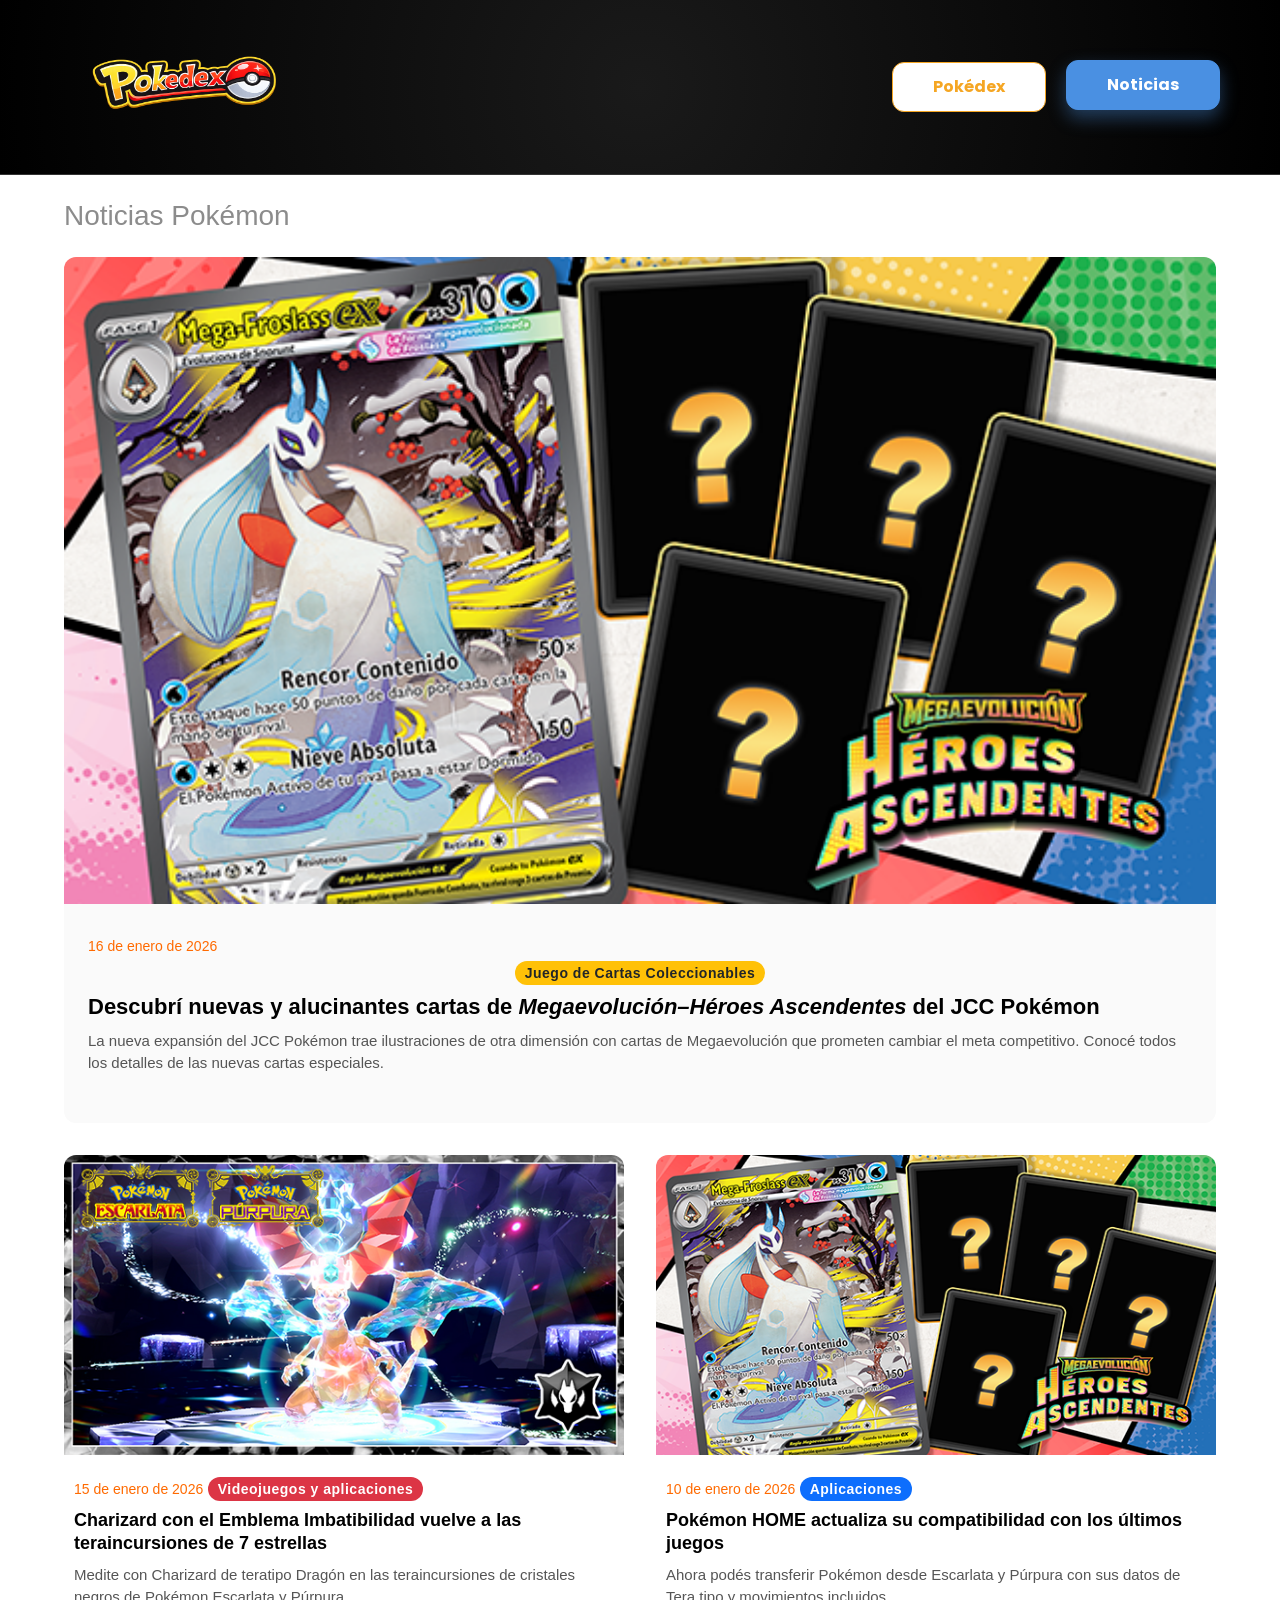
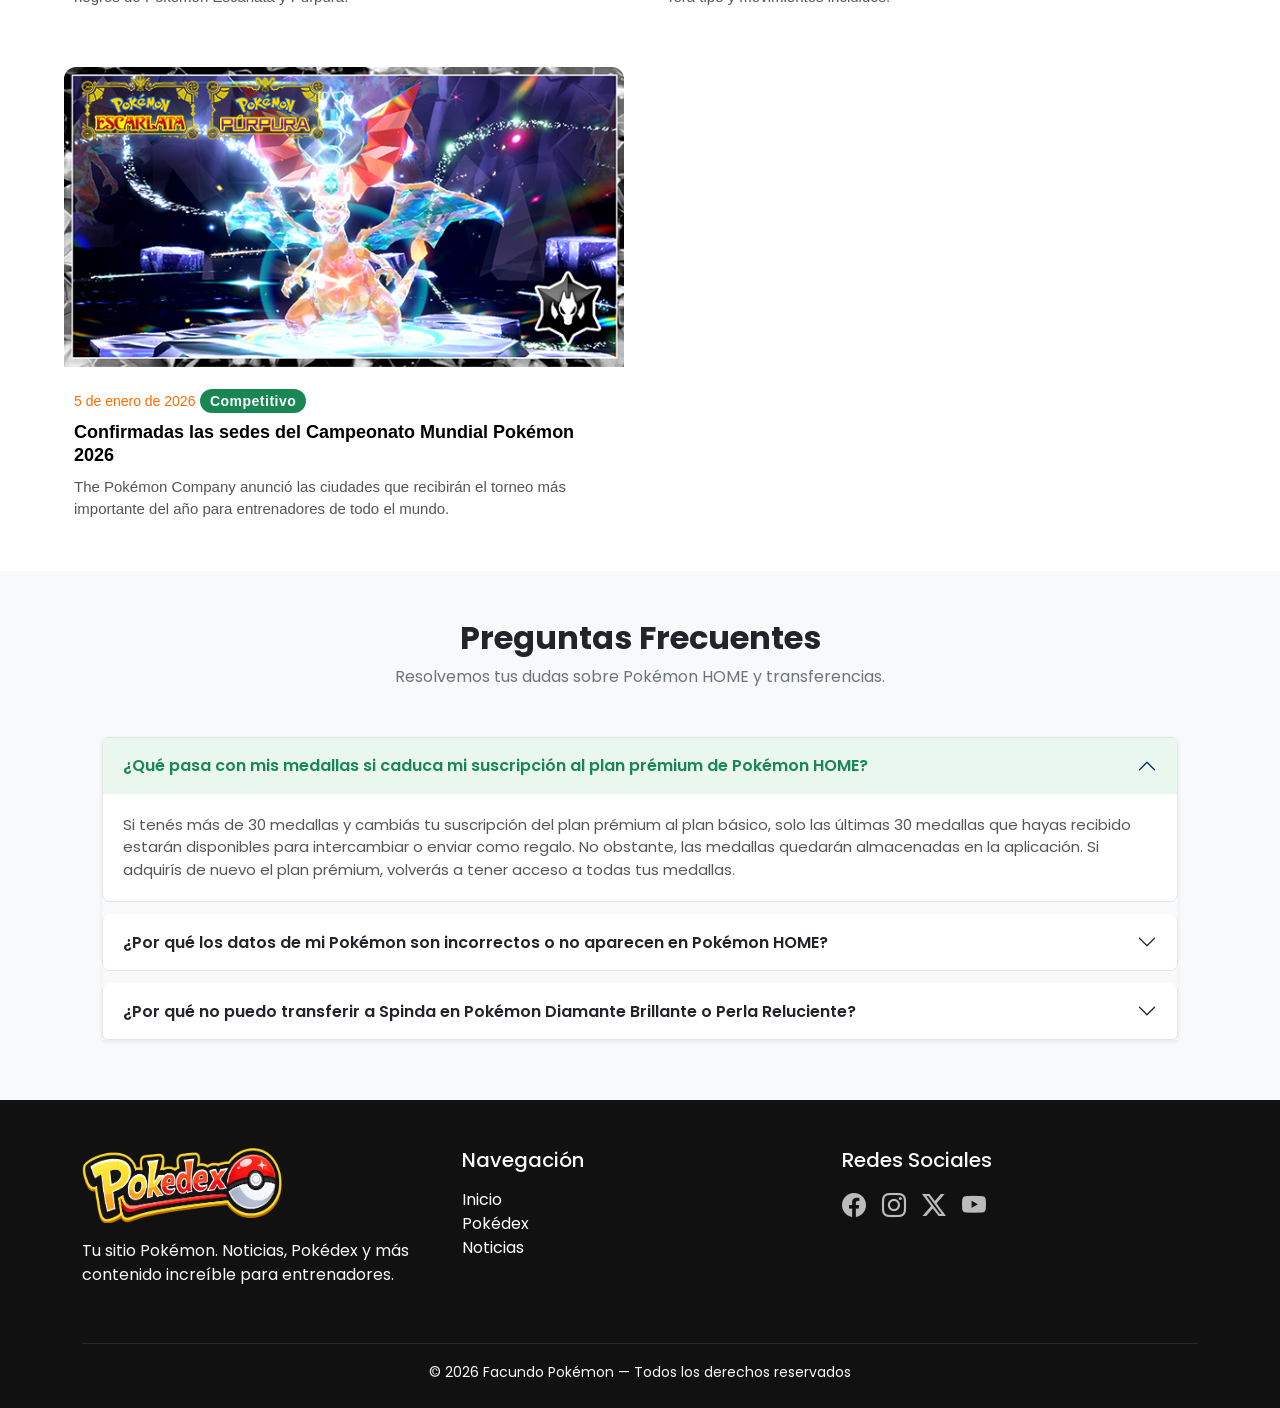
==== commit e3a50772: "Actualización de Pokedex e ias.html" ====
--- a/pages/noticias.html
+++ b/pages/noticias.html
@@ -4,205 +4,346 @@
 <head>
   <meta charset="UTF-8">
   <meta name="viewport" content="width=device-width, initial-scale=1.0">
+
+  <!-- SEO Primary -->
+  <title>Noticias Pokémon — Últimas novedades del mundo Pokémon</title>
+  <meta name="description" content="Seguí las últimas noticias del mundo Pokémon: nuevas expansiones del JCC, actualizaciones de videojuegos, campeonatos mundiales y mucho más.">
+  <meta name="keywords" content="noticias Pokémon, JCC Pokémon, Pokémon Escarlata, Pokémon Púrpura, Campeonato Mundial Pokémon">
+  <meta name="author" content="Facundo Pokémon">
+  <meta name="robots" content="index, follow">
+
+  <!-- Open Graph -->
+  <meta property="og:type" content="website">
+  <meta property="og:title" content="Noticias Pokémon — Últimas novedades">
+  <meta property="og:description" content="Todas las novedades del universo Pokémon: cartas, videojuegos, torneos y aplicaciones.">
+  <meta property="og:image" content="../img/og-image.jpg">
+  <meta property="og:url" content="https://facundo-pokemon.com/pages/noticias.html">
+  <meta property="og:locale" content="es_ES">
+
+  <!-- Twitter Card -->
+  <meta name="twitter:card" content="summary_large_image">
+  <meta name="twitter:title" content="Noticias Pokémon">
+  <meta name="twitter:description" content="Todas las novedades del universo Pokémon.">
+
+  <!-- Canonical -->
+  <link rel="canonical" href="https://facundo-pokemon.com/pages/noticias.html">
+
+  <!-- Performance -->
+  <link rel="preconnect" href="https://fonts.googleapis.com">
+  <link rel="preconnect" href="https://fonts.gstatic.com" crossorigin>
+
+  <!-- Fonts -->
   <link href="https://fonts.googleapis.com/css2?family=Poppins:wght@400;500;600;700&display=swap" rel="stylesheet">
-  <link href="https://cdn.jsdelivr.net/npm/bootstrap@5.3.8/dist/css/bootstrap.min.css" rel="stylesheet"
-    integrity="sha384-sRIl4kxILFvY47J16cr9ZwB07vP4J8+LH7qKQnuqkuIAvNWLzeN8tE5YBujZqJLB" crossorigin="anonymous">
+
+  <!-- Bootstrap CSS -->
+  <link
+    href="https://cdn.jsdelivr.net/npm/bootstrap@5.3.8/dist/css/bootstrap.min.css"
+    rel="stylesheet"
+    integrity="sha384-sRIl4kxILFvY47J16cr9ZwB07vP4J8+LH7qKQnuqkuIAvNWLzeN8tE5YBujZqJLB"
+    crossorigin="anonymous">
+
+  <!-- Bootstrap Icons -->
   <link rel="stylesheet" href="https://cdn.jsdelivr.net/npm/bootstrap-icons@1.11.3/font/bootstrap-icons.css">
+
+  <!-- Estilos propios -->
   <link rel="stylesheet" href="../css/style.css">
-  <title>Noticias — Pokémon</title>
+
+  <!-- Favicon -->
+  <link rel="icon" type="image/png" href="../img/favicon.png">
 </head>
 
 <body>
 
-  <!-- HEADER -->
-  <header class="header-2">
+  <!-- =====================================================
+       HEADER
+       ===================================================== -->
+  <header class="header-2" role="banner">
     <div class="header-container-2">
-      <a href="../index.html">
-        <img class="logo-img-2" src="../img/logo.png" alt="Logo Pokémon, volver al inicio">
+
+      <a href="../index.html" aria-label="Volver al inicio — Pokémon">
+        <img
+          class="logo-img-2"
+          src="../img/logo.png"
+          alt="Logo oficial de Pokémon"
+          width="250"
+          height="150"
+          fetchpriority="high">
       </a>
-      <nav class="nav-2">
-        <a href="../pages/pokedex.html" class="nav-item-2 yellow-2">Pokédex</a>
-        <a href="../pages/noticias.html" class="nav-item-2 blue-2 active">Noticias</a>
+
+      <nav class="nav-2" aria-label="Navegación principal">
+        <a href="../pages/pokedex.html" class="nav-item-2 yellow-2">
+          Pokédex
+        </a>
+        <a href="../pages/noticias.html" class="nav-item-2 blue-2 active" aria-current="page">
+         Noticias
+        </a>
       </nav>
+
     </div>
   </header>
 
-  <!-- NOTICIAS -->
-  <section class="noticias">
-    <h1 class="titulo-noticias">Noticias Pokémon</h1>
-
-    <div class="grid-noticias">
-
-      <!-- Noticia destacada — ocupa fila completa -->
-      <article class="card-noticias card-noticias--destacada">
-        <img src="../img/noticia1.png" alt="Nuevas cartas de Megaevolución Héroes Ascendentes del JCC Pokémon" class="imagen-noticias">
-        <div class="textos-noticias">
-          <span class="fecha-noticias">16 de enero de 2026</span>
-          <span class="badge badge-categoria bg-warning text-dark">Juego de Cartas Coleccionables</span>
-          <h2 class="titulo-card-noticias">
-            Descubre nuevas y alucinantes cartas de <em>Megaevolución–Héroes Ascendentes</em> de JCC Pokémon
-          </h2>
-          <p class="descripcion-noticias">
-            La nueva expansión del JCC Pokémon trae ilustraciones de otra dimensión con cartas de Megaevolución
-            que prometen cambiar el meta competitivo. Conocé todos los detalles de las nuevas cartas especiales.
-          </p>
+  <!-- =====================================================
+       MAIN
+       ===================================================== -->
+  <main id="main-content">
+
+    <!-- NOTICIAS -->
+    <section class="noticias" aria-labelledby="noticias-titulo">
+
+      <h1 class="titulo-noticias" id="noticias-titulo">Noticias Pokémon</h1>
+
+      <div class="grid-noticias" role="feed" aria-label="Artículos de noticias Pokémon">
+
+        <!-- Noticia destacada -->
+        <article class="card-noticias card-noticias--destacada" aria-label="Noticia destacada">
+          <img
+            src="../img/noticia1.png"
+            alt="Nuevas cartas de Megaevolución de la expansión Héroes Ascendentes del JCC Pokémon"
+            class="imagen-noticias"
+            width="600"
+            height="400"
+            fetchpriority="high">
+          <div class="textos-noticias">
+            <time class="fecha-noticias" datetime="2026-01-16">16 de enero de 2026</time>
+            <span class="badge badge-categoria bg-warning text-dark">Juego de Cartas Coleccionables</span>
+            <h2 class="titulo-card-noticias">
+              Descubrí nuevas y alucinantes cartas de <em>Megaevolución–Héroes Ascendentes</em> del JCC Pokémon
+            </h2>
+            <p class="descripcion-noticias">
+              La nueva expansión del JCC Pokémon trae ilustraciones de otra dimensión con cartas de Megaevolución
+              que prometen cambiar el meta competitivo. Conocé todos los detalles de las nuevas cartas especiales.
+            </p>
+          </div>
+        </article>
+
+        <!-- Noticia 2 -->
+        <article class="card-noticias" aria-label="Noticia: Charizard en teraincursiones de 7 estrellas">
+          <img
+            src="../img/noticia2.png"
+            alt="Charizard de teratipo Dragón con el Emblema Imbatibilidad en teraincursión de 7 estrellas"
+            class="imagen-noticias"
+            width="600"
+            height="300"
+            loading="lazy">
+          <div class="textos-noticias">
+            <time class="fecha-noticias" datetime="2026-01-15">15 de enero de 2026</time>
+            <span class="badge badge-categoria bg-danger">Videojuegos y aplicaciones</span>
+            <h2 class="titulo-card-noticias">
+              Charizard con el Emblema Imbatibilidad vuelve a las teraincursiones de 7 estrellas
+            </h2>
+            <p class="descripcion-noticias">
+              Medite con Charizard de teratipo Dragón en las teraincursiones de cristales negros de Pokémon Escarlata y Púrpura.
+            </p>
+          </div>
+        </article>
+
+        <!-- Noticia 3 -->
+        <article class="card-noticias" aria-label="Noticia: Pokémon HOME actualiza compatibilidad">
+          <img
+            src="../img/noticia1.png"
+            alt="Interfaz de Pokémon HOME con nuevas funciones de compatibilidad con Escarlata y Púrpura"
+            class="imagen-noticias"
+            width="600"
+            height="300"
+            loading="lazy">
+          <div class="textos-noticias">
+            <time class="fecha-noticias" datetime="2026-01-10">10 de enero de 2026</time>
+            <span class="badge badge-categoria bg-primary">Aplicaciones</span>
+            <h2 class="titulo-card-noticias">
+              Pokémon HOME actualiza su compatibilidad con los últimos juegos
+            </h2>
+            <p class="descripcion-noticias">
+              Ahora podés transferir Pokémon desde Escarlata y Púrpura con sus datos de Tera tipo y movimientos incluidos.
+            </p>
+          </div>
+        </article>
+
+        <!-- Noticia 4 -->
+        <article class="card-noticias" aria-label="Noticia: Campeonato Mundial Pokémon 2026">
+          <img
+            src="../img/noticia2.png"
+            alt="Escenario del Campeonato Mundial Pokémon 2026 con jugadores compitiendo"
+            class="imagen-noticias"
+            width="600"
+            height="300"
+            loading="lazy">
+          <div class="textos-noticias">
+            <time class="fecha-noticias" datetime="2026-01-05">5 de enero de 2026</time>
+            <span class="badge badge-categoria bg-success">Competitivo</span>
+            <h2 class="titulo-card-noticias">
+              Confirmadas las sedes del Campeonato Mundial Pokémon 2026
+            </h2>
+            <p class="descripcion-noticias">
+              The Pokémon Company anunció las ciudades que recibirán el torneo más importante del año para entrenadores de todo el mundo.
+            </p>
+          </div>
+        </article>
+
+      </div><!-- /.grid-noticias -->
+
+    </section>
+
+    <!-- FAQ -->
+    <section class="PreguntasFreceuntes py-5" aria-labelledby="faq-titulo">
+      <div class="container faq-container">
+
+        <div class="text-center mb-5">
+          <h2 class="faq-title" id="faq-titulo">Preguntas Frecuentes</h2>
+          <p class="faq-subtitle">Resolvemos tus dudas sobre Pokémon HOME y transferencias.</p>
         </div>
-      </article>
-
-      <!-- Noticia 2 -->
-      <article class="card-noticias">
-        <img src="../img/noticia2.png" alt="Charizard con Emblema Imbatibilidad en teraincursión de 7 estrellas" class="imagen-noticias">
-        <div class="textos-noticias">
-          <span class="fecha-noticias">15 de enero de 2026</span>
-          <span class="badge badge-categoria bg-danger">Videojuegos y aplicaciones</span>
-          <h2 class="titulo-card-noticias">
-            Charizard con el Emblema Imbatibilidad vuelve a las teraincursiones de 7 estrellas
-          </h2>
-          <p class="descripcion-noticias">
-            Medite con Charizard de teratipo Dragón en las teraincursiones de cristales negros de Pokémon Escarlata y Púrpura.
-          </p>
-        </div>
-      </article>
-
-      <!-- Noticia 3 -->
-      <article class="card-noticias">
-        <img src="../img/noticia1.png" alt="Pokémon HOME actualiza compatibilidad con Escarlata y Púrpura" class="imagen-noticias">
-        <div class="textos-noticias">
-          <span class="fecha-noticias">10 de enero de 2026</span>
-          <span class="badge badge-categoria bg-primary">Aplicaciones</span>
-          <h2 class="titulo-card-noticias">
-            Pokémon HOME actualiza su compatibilidad con los últimos juegos
-          </h2>
-          <p class="descripcion-noticias">
-            Ahora podés transferir Pokémon desde Escarlata y Púrpura con sus datos de Tera tipo y movimientos incluidos.
-          </p>
-        </div>
-      </article>
-
-      <!-- Noticia 4 -->
-      <article class="card-noticias">
-        <img src="../img/noticia2.png" alt="Campeonato Mundial Pokémon 2026, fechas y sedes confirmadas" class="imagen-noticias">
-        <div class="textos-noticias">
-          <span class="fecha-noticias">5 de enero de 2026</span>
-          <span class="badge badge-categoria bg-success">Competitivo</span>
-          <h2 class="titulo-card-noticias">
-            Confirmadas las sedes del Campeonato Mundial Pokémon 2026
-          </h2>
-          <p class="descripcion-noticias">
-            The Pokémon Company anunció las ciudades que recibirán el torneo más importante del año para entrenadores de todo el mundo.
-          </p>
-        </div>
-      </article>
-
-    </div>
-  </section>
-
-  <!-- FAQ -->
-  <section class="PreguntasFreceuntes py-5">
-    <div class="container faq-container">
-
-      <div class="text-center mb-5">
-        <h2 class="faq-title">Preguntas Frecuentes</h2>
-        <p class="faq-subtitle">Resolvemos tus dudas sobre Pokémon HOME y transferencias.</p>
+
+        <div class="accordion shadow-sm" id="accordionFaq">
+
+          <div class="accordion-item">
+            <h3 class="accordion-header">
+              <button
+                class="accordion-button"
+                type="button"
+                data-bs-toggle="collapse"
+                data-bs-target="#collapseOne"
+                aria-expanded="true"
+                aria-controls="collapseOne">
+                ¿Qué pasa con mis medallas si caduca mi suscripción al plan prémium de Pokémon HOME?
+              </button>
+            </h3>
+            <div
+              id="collapseOne"
+              class="accordion-collapse collapse show"
+              data-bs-parent="#accordionFaq"
+              aria-labelledby="headingOne">
+              <div class="accordion-body">
+                Si tenés más de 30 medallas y cambiás tu suscripción del plan prémium al plan básico, solo las últimas 30
+                medallas que hayas recibido estarán disponibles para intercambiar o enviar como regalo. No obstante, las
+                medallas quedarán almacenadas en la aplicación. Si adquirís de nuevo el plan prémium, volverás a tener
+                acceso a todas tus medallas.
+              </div>
+            </div>
+          </div>
+
+          <div class="accordion-item">
+            <h3 class="accordion-header">
+              <button
+                class="accordion-button collapsed"
+                type="button"
+                data-bs-toggle="collapse"
+                data-bs-target="#collapseTwo"
+                aria-expanded="false"
+                aria-controls="collapseTwo">
+                ¿Por qué los datos de mi Pokémon son incorrectos o no aparecen en Pokémon HOME?
+              </button>
+            </h3>
+            <div
+              id="collapseTwo"
+              class="accordion-collapse collapse"
+              data-bs-parent="#accordionFaq">
+              <div class="accordion-body">
+                Puede que el tipo de Poké Ball sea distinto del que usaste para atraparlo, o que la función Juez no
+                funcione como cabría esperar. También es posible que características, movimientos o habilidades sean
+                diferentes o no se muestren correctamente.
+              </div>
+            </div>
+          </div>
+
+          <div class="accordion-item">
+            <h3 class="accordion-header">
+              <button
+                class="accordion-button collapsed"
+                type="button"
+                data-bs-toggle="collapse"
+                data-bs-target="#collapseThree"
+                aria-expanded="false"
+                aria-controls="collapseThree">
+                ¿Por qué no puedo transferir a Spinda en Pokémon Diamante Brillante o Perla Reluciente?
+              </button>
+            </h3>
+            <div
+              id="collapseThree"
+              class="accordion-collapse collapse"
+              data-bs-parent="#accordionFaq">
+              <div class="accordion-body">
+                No es posible transferir a Pokémon HOME un Spinda capturado en Pokémon Diamante Brillante o Pokémon Perla
+                Reluciente. Tampoco podés transferir un Spinda de Pokémon HOME a esos juegos si originalmente se
+                transfirió desde el Banco de Pokémon.
+              </div>
+            </div>
+          </div>
+
+        </div><!-- /#accordionFaq -->
       </div>
-
-      <div class="accordion shadow-sm" id="accordionFaq">
-
-        <div class="accordion-item">
-          <h3 class="accordion-header">
-            <button class="accordion-button" type="button" data-bs-toggle="collapse"
-              data-bs-target="#collapseOne" aria-expanded="true">
-              ¿Qué pasa con mis medallas si caduca mi suscripción al plan prémium de Pokémon HOME?
-            </button>
-          </h3>
-          <div id="collapseOne" class="accordion-collapse collapse show" data-bs-parent="#accordionFaq">
-            <div class="accordion-body">
-              Si tienes más de 30 medallas y cambias tu suscripción del plan prémium al plan básico, solo las últimas 30
-              medallas que hayas recibido estarán disponibles para intercambiar o enviar como regalo. No obstante, las
-              medallas quedarán almacenadas en la aplicación. Si adquieres de nuevo el plan prémium, volverás a tener
-              acceso a todas tus medallas.
-            </div>
-          </div>
-        </div>
-
-        <div class="accordion-item">
-          <h3 class="accordion-header">
-            <button class="accordion-button collapsed" type="button" data-bs-toggle="collapse"
-              data-bs-target="#collapseTwo">
-              ¿Por qué los datos de mi Pokémon son incorrectos o no aparecen en Pokémon HOME?
-            </button>
-          </h3>
-          <div id="collapseTwo" class="accordion-collapse collapse" data-bs-parent="#accordionFaq">
-            <div class="accordion-body">
-              Puede que el tipo de Poké Ball sea distinto del que usaste para atraparlo, o que la función Juez no
-              funcione como cabría esperar. También es posible que características, movimientos o habilidades sean
-              diferentes o no se muestren correctamente.
-            </div>
-          </div>
-        </div>
-
-        <div class="accordion-item">
-          <h3 class="accordion-header">
-            <button class="accordion-button collapsed" type="button" data-bs-toggle="collapse"
-              data-bs-target="#collapseThree">
-              ¿Por qué no puedo transferir a Spinda en Pokémon Diamante Brillante o Perla Reluciente?
-            </button>
-          </h3>
-          <div id="collapseThree" class="accordion-collapse collapse" data-bs-parent="#accordionFaq">
-            <div class="accordion-body">
-              No es posible transferir a Pokémon HOME un Spinda capturado en Pokémon Diamante Brillante o Pokémon Perla
-              Reluciente. Tampoco puedes transferir un Spinda de Pokémon HOME a esos juegos si originalmente se
-              transfirió desde el Banco de Pokémon.
-            </div>
-          </div>
-        </div>
-
-      </div>
-    </div>
-  </section>
-
-  <!-- FOOTER -->
-  <footer class="footer-custom text-light pt-5 pb-4">
+    </section>
+
+  </main>
+
+  <!-- =====================================================
+       FOOTER
+       ===================================================== -->
+  <footer class="footer-custom text-light pt-5 pb-4" role="contentinfo">
     <div class="container">
       <div class="row">
 
         <div class="col-md-4 mb-4">
-          <img src="../img/logo-footer.png" alt="Logo Pokémon footer" width="200" class="mb-3">
+          <img
+            src="../img/logo-footer.png"
+            alt="Logo Pokémon — Pie de página"
+            width="200"
+            height="75"
+            class="mb-3"
+            loading="lazy">
           <p>Tu sitio Pokémon. Noticias, Pokédex y más contenido increíble para entrenadores.</p>
         </div>
 
         <div class="col-md-4 mb-4">
-          <h5 class="mb-3">Navegación</h5>
-          <ul class="list-unstyled">
-            <li><a href="../index.html" class="footer-link">Inicio</a></li>
-            <li><a href="../pages/pokedex.html" class="footer-link">Pokédex</a></li>
-            <li><a href="../pages/noticias.html" class="footer-link">Noticias</a></li>
-          </ul>
+          <h2 class="h5 mb-3">Navegación</h2>
+          <nav aria-label="Navegación del pie de página">
+            <ul class="list-unstyled">
+              <li><a href="../index.html" class="footer-link">Inicio</a></li>
+              <li><a href="../pages/pokedex.html" class="footer-link">Pokédex</a></li>
+              <li><a href="../pages/noticias.html" class="footer-link">Noticias</a></li>
+            </ul>
+          </nav>
         </div>
 
         <div class="col-md-4 mb-4">
-          <h5 class="mb-3">Redes Sociales</h5>
-          <div class="d-flex gap-3">
-            <a href="https://www.facebook.com/PokemonOficialES" class="social-icon" aria-label="Facebook Pokémon"><i class="bi bi-facebook"></i></a>
-            <a href="https://www.instagram.com/PokemonESP" class="social-icon" aria-label="Instagram Pokémon"><i class="bi bi-instagram"></i></a>
-            <a href="https://x.com/Pokemon_ES_ESP" class="social-icon" aria-label="Twitter Pokémon"><i class="bi bi-twitter"></i></a>
-            <a href="https://www.youtube.com/user/PokemonOficialES" class="social-icon" aria-label="YouTube Pokémon"><i class="bi bi-youtube"></i></a>
+          <h2 class="h5 mb-3">Redes Sociales</h2>
+          <div class="d-flex gap-3" role="list" aria-label="Redes sociales de Pokémon">
+            <a href="https://www.facebook.com/PokemonOficialES" class="social-icon" aria-label="Pokémon en Facebook" rel="noopener noreferrer" target="_blank" role="listitem"><i class="bi bi-facebook" aria-hidden="true"></i></a>
+            <a href="https://www.instagram.com/PokemonESP" class="social-icon" aria-label="Pokémon en Instagram" rel="noopener noreferrer" target="_blank" role="listitem"><i class="bi bi-instagram" aria-hidden="true"></i></a>
+            <a href="https://x.com/Pokemon_ES_ESP" class="social-icon" aria-label="Pokémon en X (Twitter)" rel="noopener noreferrer" target="_blank" role="listitem"><i class="bi bi-twitter-x" aria-hidden="true"></i></a>
+            <a href="https://www.youtube.com/user/PokemonOficialES" class="social-icon" aria-label="Pokémon em YouTube" rel="noopener noreferrer" target="_blank" role="listitem"><i class="bi bi-youtube" aria-hidden="true"></i></a>
           </div>
         </div>
 
       </div>
 
-      <hr class="border-light">
+      <hr class="border-secondary">
 
       <div class="text-center">
-        <small>© 2026 Facundo Pokémon - Todos los derechos reservados</small>
+        <small>© 2026 Facundo Pokémon — Todos los derechos reservados</small>
       </div>
 
     </div>
   </footer>
 
-  <script src="https://cdn.jsdelivr.net/npm/bootstrap@5.3.8/dist/js/bootstrap.bundle.min.js"
-    integrity="sha384-FKyoEForCGlyvwx9Hj09JcYn3nv7wiPVlz7YYwJrWVcXK/BmnVDxM+D2scQbITxI" crossorigin="anonymous"></script>
+  <!-- Bootstrap JS -->
+  <script
+    src="https://cdn.jsdelivr.net/npm/bootstrap@5.3.8/dist/js/bootstrap.bundle.min.js"
+    integrity="sha384-FKyoEForCGlyvwx9Hj09JcYn3nv7wiPVlz7YYwJrWVcXK/BmnVDxM+D2scQbITxI"
+    crossorigin="anonymous"
+    defer></script>
+
+  <!-- Scroll Reveal -->
+  <script>
+    (function () {
+      'use strict';
+      const reveals = document.querySelectorAll('.reveal');
+      if (!reveals.length) return;
+      const observer = new IntersectionObserver(
+        (entries) => entries.forEach((e) => { if (e.isIntersecting) { e.target.classList.add('visible'); observer.unobserve(e.target); } }),
+        { threshold: 0.12 }
+      );
+      reveals.forEach((el) => observer.observe(el));
+    })();
+  </script>
 
 </body>
 </html>
--- a/css/style.css
+++ b/css/style.css
@@ -257,8 +257,8 @@
     padding: 10px 16px;
   }
   .logo-img-2 {
-    width: 130px;
-  }
+    width: 115px;
+}
   .nav-2 {
     gap: 8px;
   }
@@ -554,6 +554,7 @@
 .btn-ver-todos {
   display: inline-flex;
   align-items: center;
+  margin-top: 50px;
   gap: 8px;
   padding: 14px 32px;
   background: #111;
@@ -1009,6 +1010,7 @@
 
 .pokedex-tabla-wrapper {
   margin-top: 48px;
+   display: none !important;
 }
 
 .tabla-tipos {
@@ -1050,6 +1052,7 @@
   }
   .pokedex-tabla-wrapper {
     overflow-x: auto;
+    
   }
   .pokedex-grid {
     grid-template-columns: 1fr;
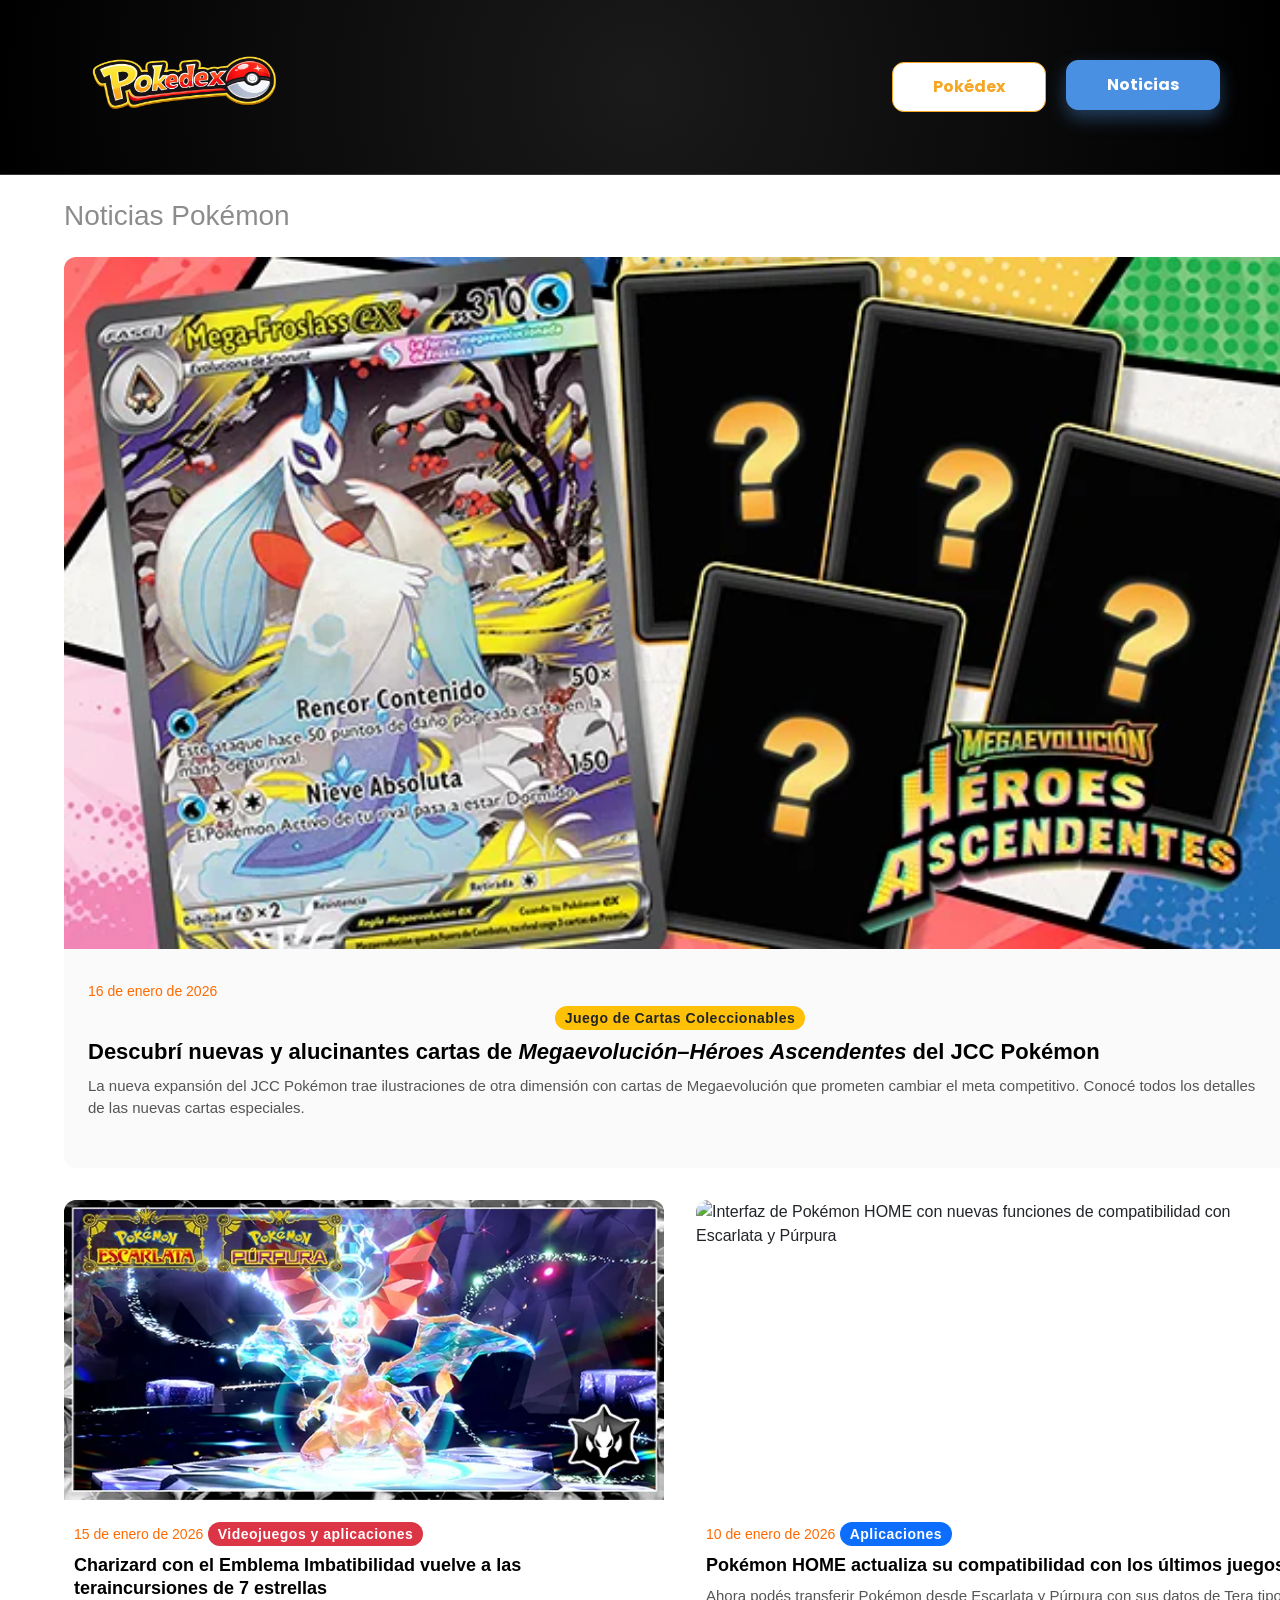
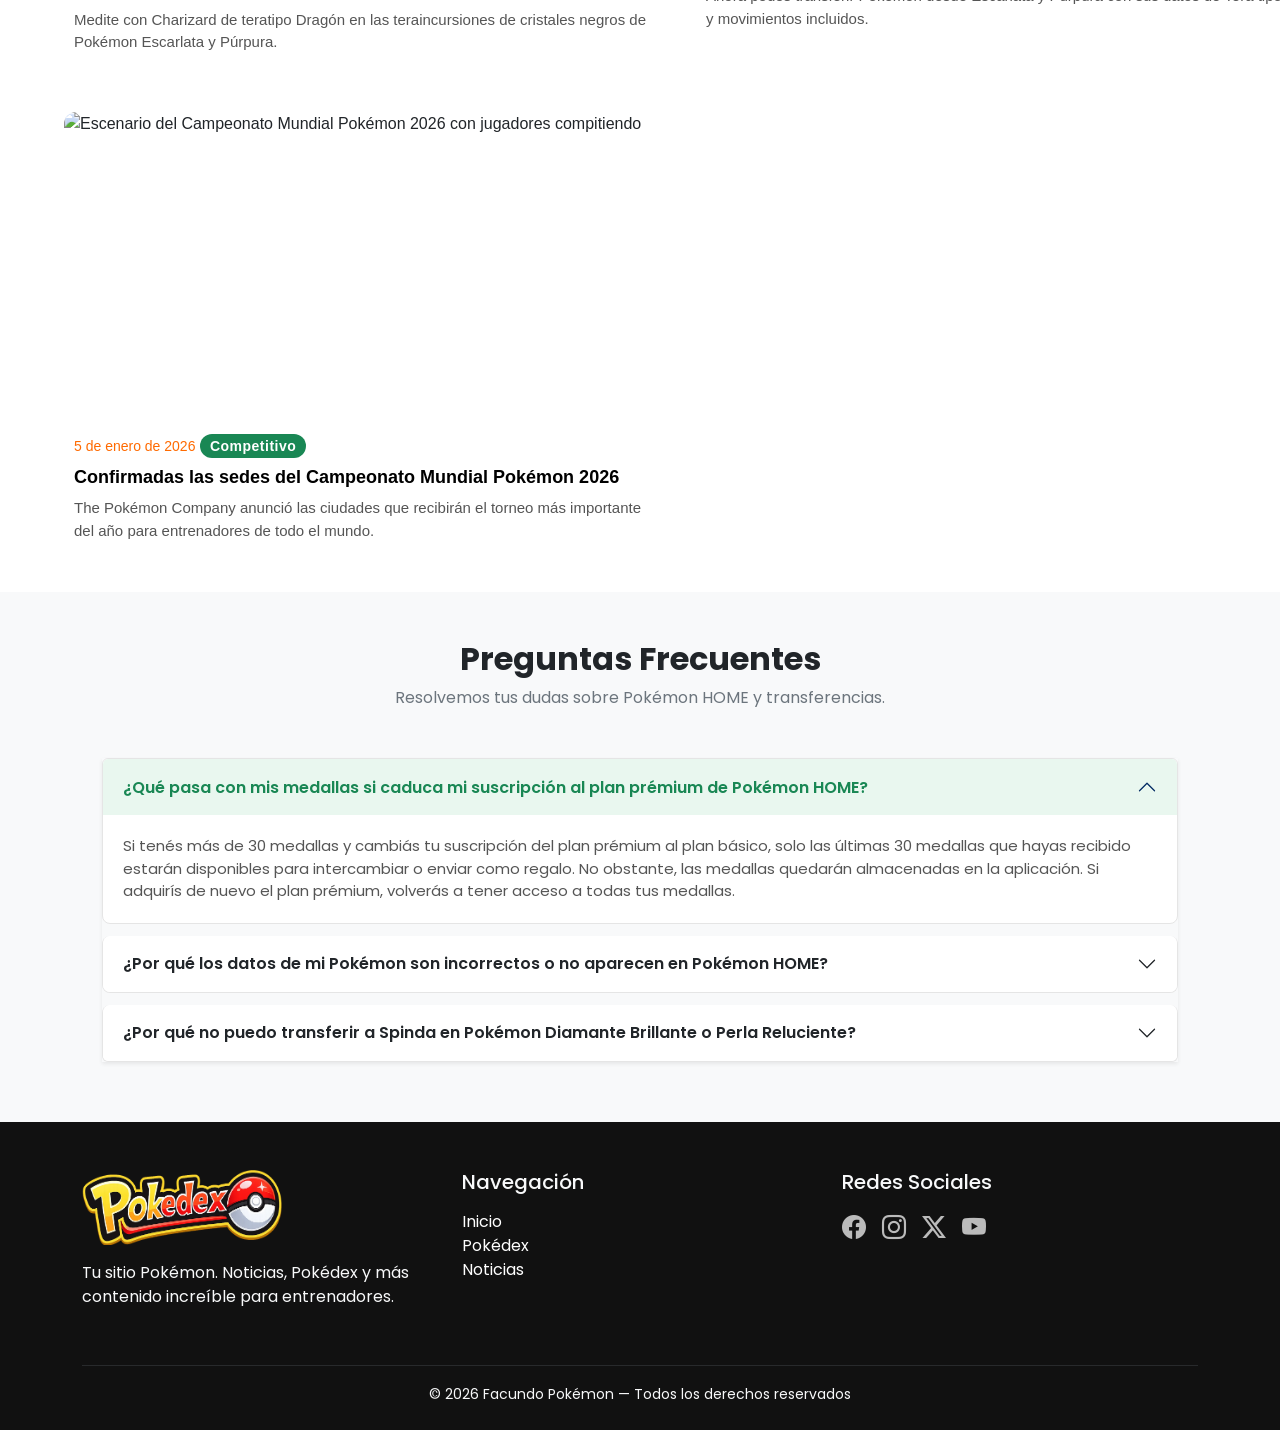
==== commit cf8ce525: "Optimizar imágenes: convertir a .webp y actualizar referencias en HTML" ====
--- a/pages/noticias.html
+++ b/pages/noticias.html
@@ -63,7 +63,7 @@
       <a href="../index.html" aria-label="Volver al inicio — Pokémon">
         <img
           class="logo-img-2"
-          src="../img/logo.png"
+          src="../img/logo.webp"
           alt="Logo oficial de Pokémon"
           width="250"
           height="150"
@@ -97,7 +97,7 @@
         <!-- Noticia destacada -->
         <article class="card-noticias card-noticias--destacada" aria-label="Noticia destacada">
           <img
-            src="../img/noticia1.png"
+            src="../img/noticia1.webp"
             alt="Nuevas cartas de Megaevolución de la expansión Héroes Ascendentes del JCC Pokémon"
             class="imagen-noticias"
             width="600"
@@ -119,7 +119,7 @@
         <!-- Noticia 2 -->
         <article class="card-noticias" aria-label="Noticia: Charizard en teraincursiones de 7 estrellas">
           <img
-            src="../img/noticia2.png"
+            src="../img/noticia2_11zon.webp"
             alt="Charizard de teratipo Dragón con el Emblema Imbatibilidad en teraincursión de 7 estrellas"
             class="imagen-noticias"
             width="600"
@@ -283,7 +283,7 @@
 
         <div class="col-md-4 mb-4">
           <img
-            src="../img/logo-footer.png"
+            src="../img/logo-footer.webp"
             alt="Logo Pokémon — Pie de página"
             width="200"
             height="75"
--- a/css/style.css
+++ b/css/style.css
@@ -257,8 +257,8 @@
     padding: 10px 16px;
   }
   .logo-img-2 {
-    width: 115px;
-}
+    width: 130px;
+  }
   .nav-2 {
     gap: 8px;
   }
@@ -437,8 +437,19 @@
 .pokemon-row {
   display: flex;
   justify-content: center;
-  flex-wrap: wrap;
+  flex-wrap: nowrap;
   gap: 30px;
+  overflow-x: auto;
+  padding: 20px 0 40px;
+  scroll-snap-type: x mandatory;
+  -webkit-overflow-scrolling: touch;
+}
+.pokemon-row::-webkit-scrollbar {
+  display: none;
+}
+.pokemon-row {
+  -ms-overflow-style: none;
+  scrollbar-width: none;
 }
 .pokemon-row:hover .card {
   opacity: 0.15;
@@ -448,6 +459,9 @@
 }
 
 .card {
+  display: flex;
+  flex-direction: column;
+  align-items: center;
   width: 260px;
   height: 390px;
   margin: 0 10px;
@@ -455,7 +469,7 @@
   border-radius: 16px;
   text-align: center;
   padding: 16px;
-  padding-top: 40px;
+  padding-top: 50px;
   text-decoration: none;
   color: #2f3b46;
   position: relative;
@@ -467,8 +481,10 @@
 }
 .card img {
   height: 120px;
+  width: auto;
   object-fit: contain;
   transition: transform 0.3s ease;
+  margin-bottom: 20px;
 }
 .card h3 {
   margin: 6px 0;
@@ -499,10 +515,14 @@
   opacity: 1;
   transform: scale(1.15);
   z-index: 2;
+  scroll-snap-align: center;
 }
 .card.active .name,
 .card.active .info {
   opacity: 1;
+}
+.card {
+  scroll-snap-align: center;
 }
 
 .card-number {
@@ -810,10 +830,12 @@
     text-align: center;
   }
   .pokemon-row {
-    display: grid;
-    grid-template-columns: repeat(2, 1fr);
-    gap: 12px;
-    padding: 0 16px;
+    display: flex;
+    justify-content: flex-start;
+    flex-wrap: nowrap;
+    gap: 16px;
+    padding: 20px 16px 40px;
+    overflow-x: auto;
   }
   .pokemon-row:hover .card {
     opacity: 1;
@@ -822,20 +844,22 @@
     opacity: 1;
   }
   .card {
-    width: 100%;
-    height: auto;
-    min-height: 200px;
+    width: 240px;
+    height: 360px;
+    display: flex;
+    flex-direction: column;
+    align-items: center;
     padding: 12px;
-    padding-top: 20px;
+    padding-top: 40px;
     margin: 0;
     opacity: 1;
     transform: none !important;
   }
   .card img {
-    height: 90px;
+    height: 110px;
   }
   .card h3 {
-    font-size: 13px;
+    font-size: 14px;
   }
   .card .info {
     display: none;
@@ -1010,7 +1034,6 @@
 
 .pokedex-tabla-wrapper {
   margin-top: 48px;
-   display: none !important;
 }
 
 .tabla-tipos {
@@ -1052,7 +1075,6 @@
   }
   .pokedex-tabla-wrapper {
     overflow-x: auto;
-    
   }
   .pokedex-grid {
     grid-template-columns: 1fr;
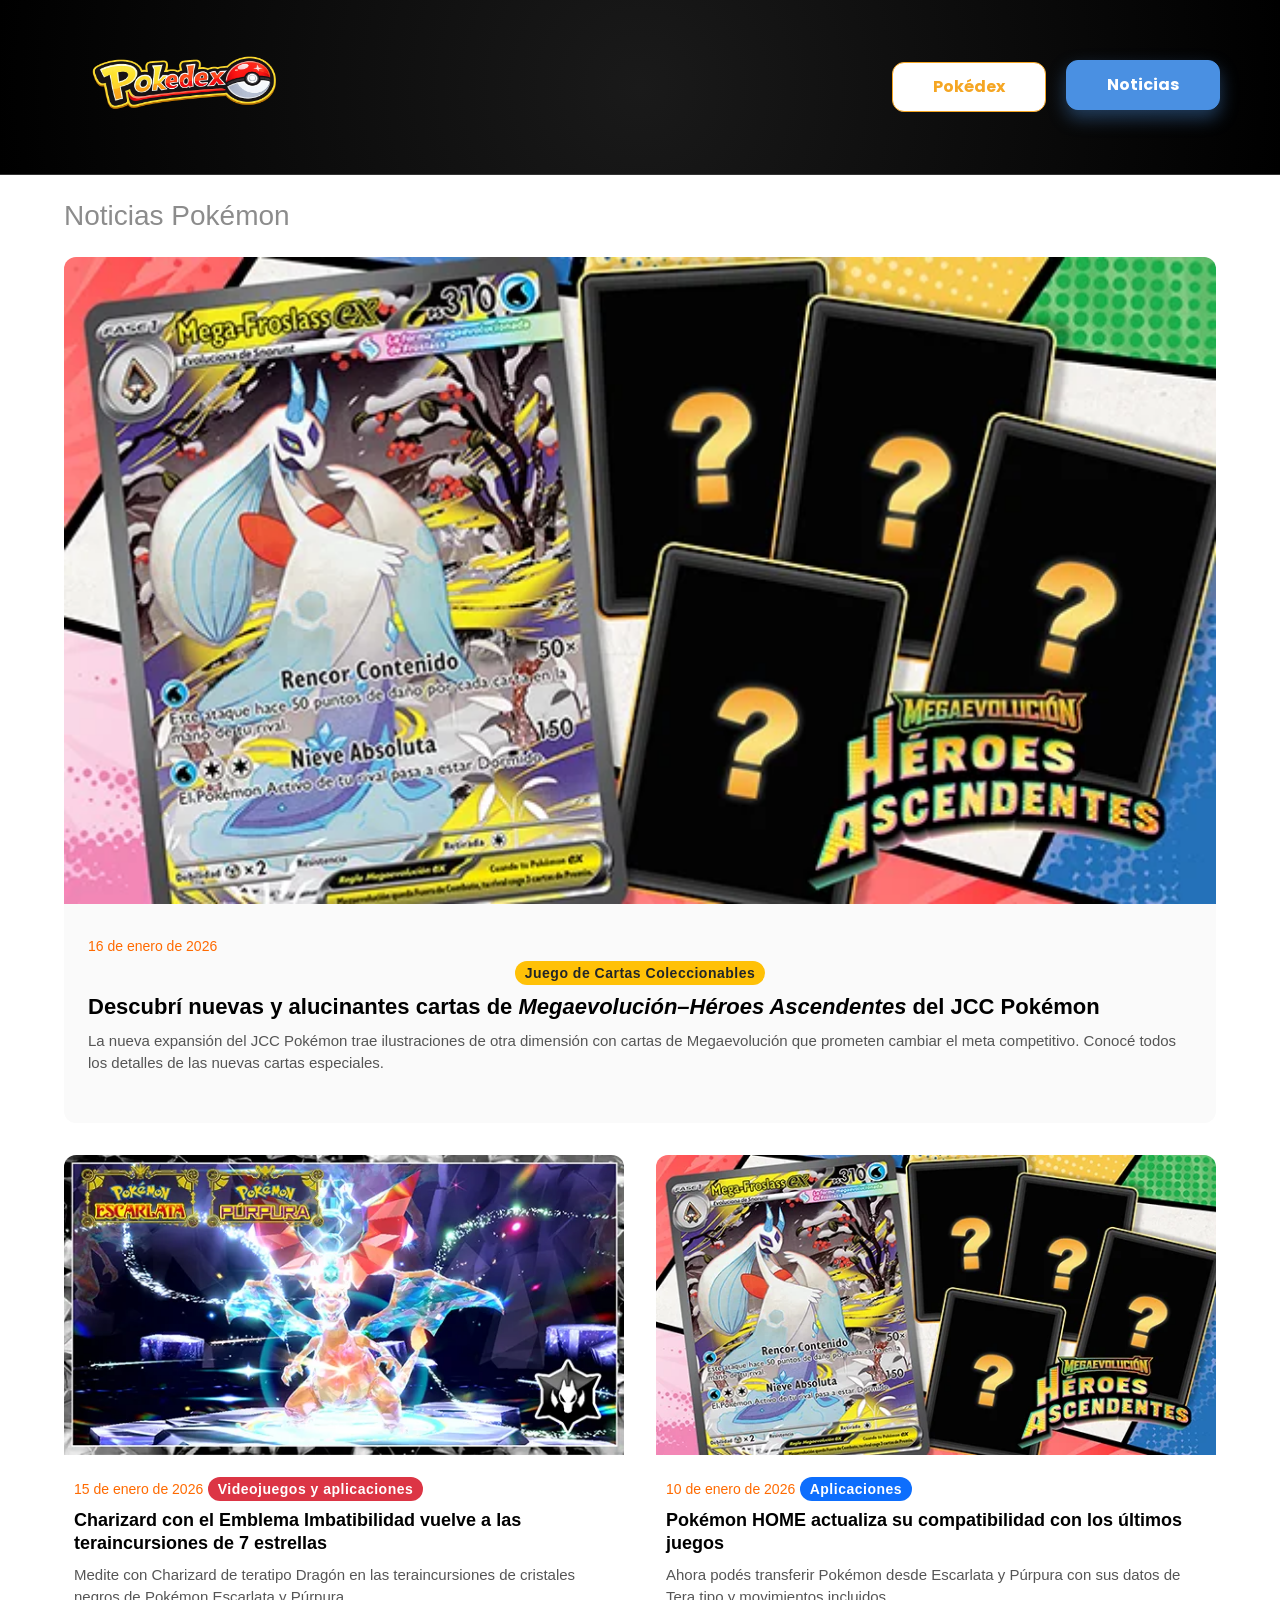
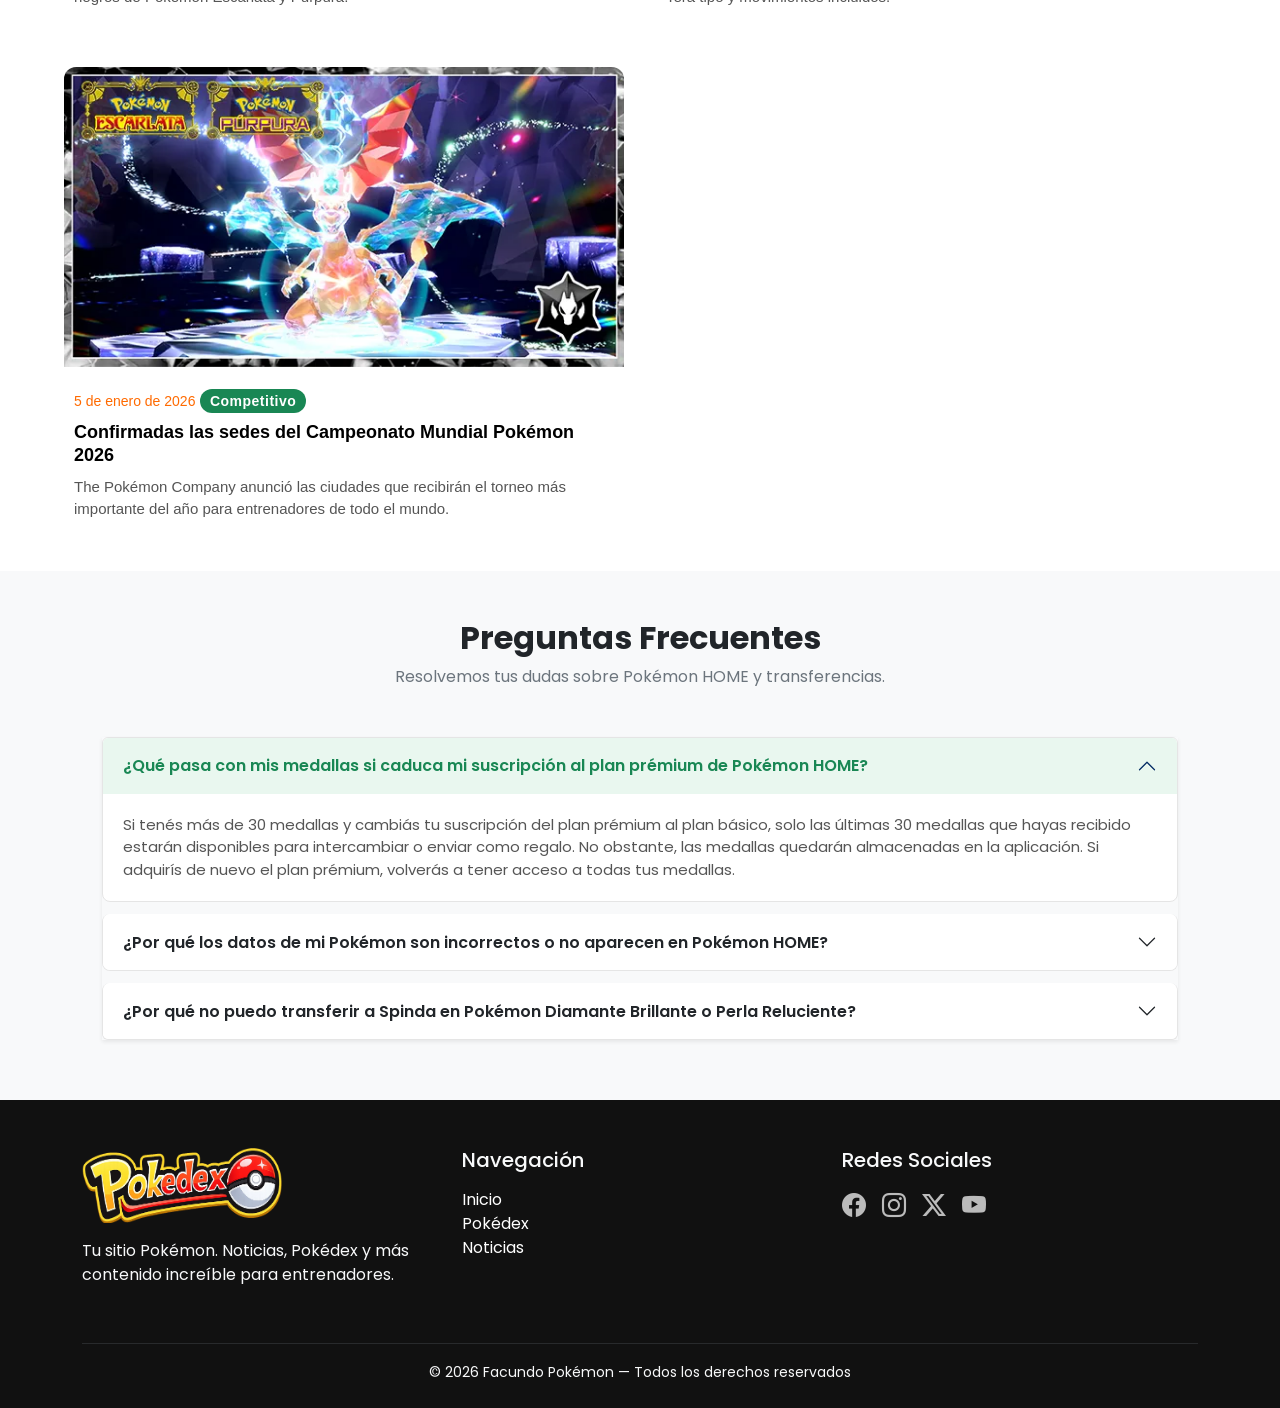
==== commit 69bc85db: "Ajustes manuales en imágenes y referencias HTML" ====
--- a/pages/noticias.html
+++ b/pages/noticias.html
@@ -140,7 +140,7 @@
         <!-- Noticia 3 -->
         <article class="card-noticias" aria-label="Noticia: Pokémon HOME actualiza compatibilidad">
           <img
-            src="../img/noticia1.png"
+            src="../img/noticia1.webp"
             alt="Interfaz de Pokémon HOME con nuevas funciones de compatibilidad con Escarlata y Púrpura"
             class="imagen-noticias"
             width="600"
@@ -161,7 +161,7 @@
         <!-- Noticia 4 -->
         <article class="card-noticias" aria-label="Noticia: Campeonato Mundial Pokémon 2026">
           <img
-            src="../img/noticia2.png"
+            src="../img/noticia2_11zon.webp"
             alt="Escenario del Campeonato Mundial Pokémon 2026 con jugadores compitiendo"
             class="imagen-noticias"
             width="600"
